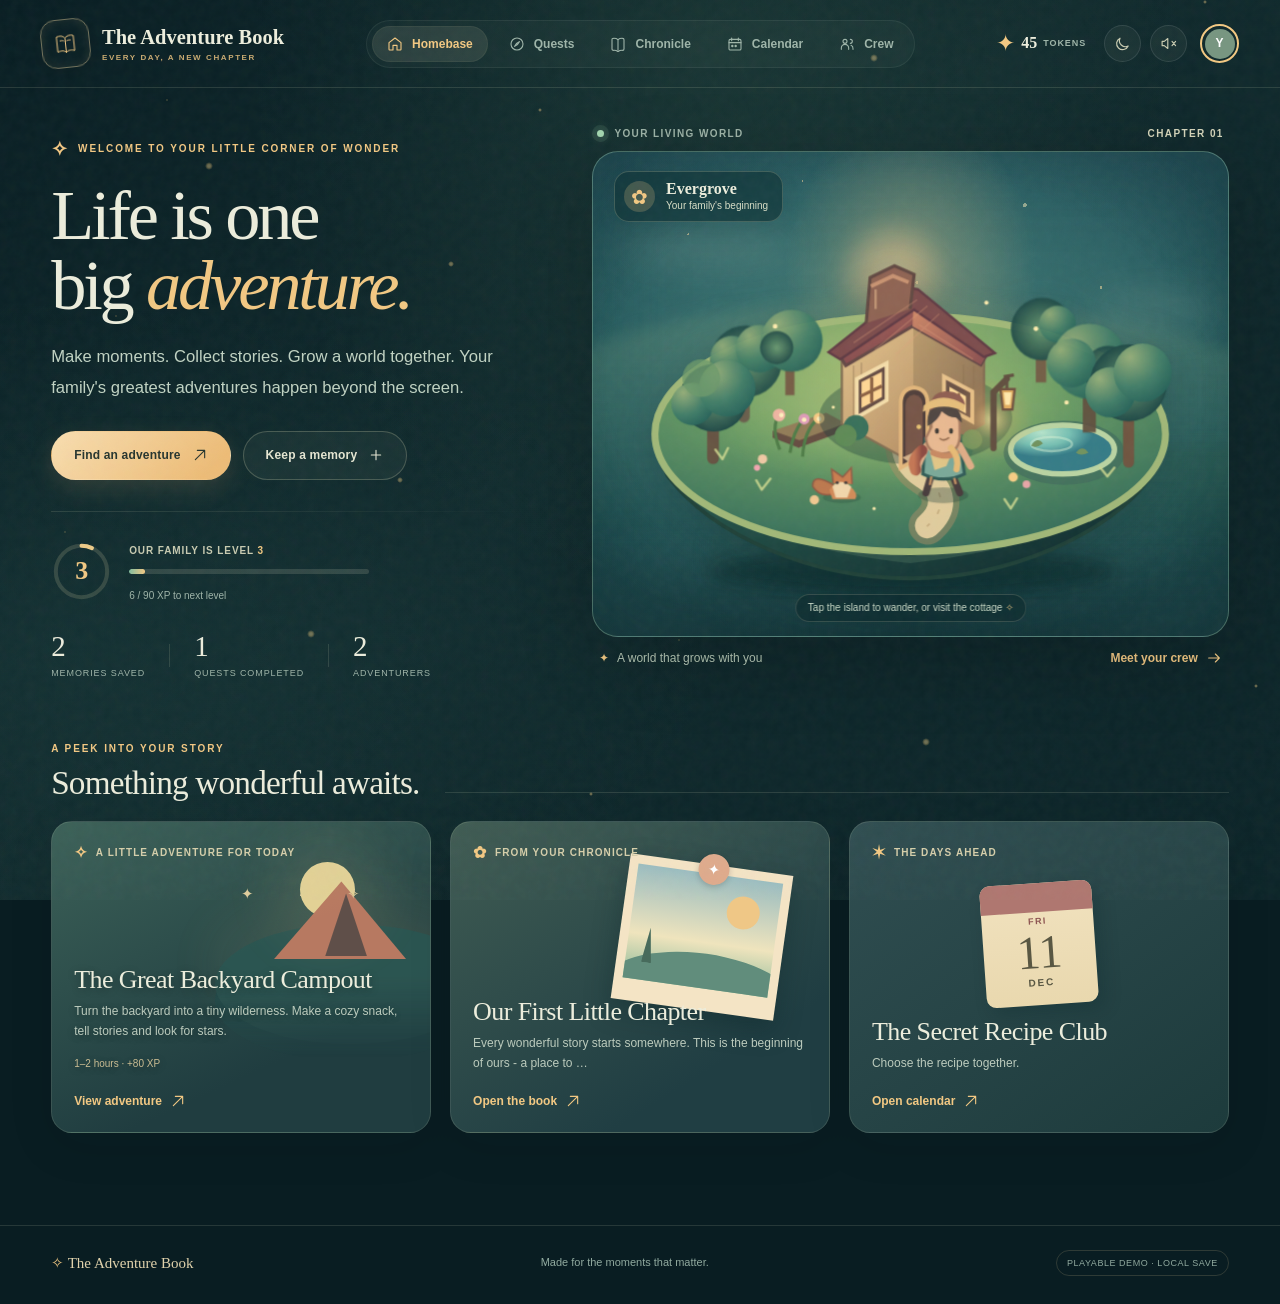
==== public/index.html @ ad0636e5 "Add Adventure Book Evergrove v0.2 playable public-source demo" ====
<!doctype html>
<html lang="en">
<head>
  <meta charset="utf-8">
  <meta name="viewport" content="width=device-width, initial-scale=1, viewport-fit=cover">
  <meta name="theme-color" content="#102628">
  <meta name="robots" content="noindex, nofollow, noarchive">
  <meta name="description" content="The Adventure Book: a cozy, living family adventure game. Turn real memories into a world of stories, quests and keepsakes.">
  <meta name="apple-mobile-web-app-capable" content="yes">
  <meta name="apple-mobile-web-app-status-bar-style" content="black-translucent">
  <meta name="apple-mobile-web-app-title" content="Adventure Book">
  <link rel="manifest" href="manifest.webmanifest">
  <link rel="icon" type="image/png" href="assets/icons/icon.svg">
  <link rel="apple-touch-icon" href="assets/icons/icon.svg">
  <link rel="stylesheet" href="assets/style.css">
  <title>The Adventure Book - Our world</title>
</head>
<body>
  <div class="site-noise" aria-hidden="true"></div>
  <div class="floating-motes" id="ambientMotes" aria-hidden="true"></div>
  <header class="topbar">
    <button class="brand" data-navigate="home" aria-label="Return to homebase">
      <span class="brand-seal" aria-hidden="true"><svg viewBox="0 0 48 48"><path d="M10 12c6-2 11-1 14 3 3-4 9-5 14-3v25c-5-2-11-2-14 2-3-4-8-4-14-2V12Z"/><path d="M24 15v24M15 19c3-.6 5-.3 7 1M26 20c2-1.3 4-1.5 7-1"/></svg></span>
      <span class="brand-type"><strong>The Adventure Book</strong><small>EVERY DAY, A NEW CHAPTER</small></span>
    </button>
    <nav class="desktop-nav" aria-label="Main navigation">
      <button class="nav-link is-selected" data-navigate="home" aria-current="page"><span data-icon="home"></span>Homebase</button>
      <button class="nav-link" data-navigate="quests"><span data-icon="compass"></span>Quests</button>
      <button class="nav-link" data-navigate="chronicle"><span data-icon="book"></span>Chronicle</button>
      <button class="nav-link" data-navigate="calendar"><span data-icon="calendar"></span>Calendar</button>
      <button class="nav-link" data-navigate="crew"><span data-icon="users"></span>Crew</button>
    </nav>
    <div class="top-actions">
      <div class="top-currency" title="Adventure Tokens"><span class="token-icon">✦</span><strong id="headerTokens">45</strong><span class="token-label">TOKENS</span></div>
      <button class="icon-button tone-button" id="themeToggle" title="Change day and night" aria-label="Toggle day and night"><span data-icon="moon"></span></button>
      <button class="icon-button sound-button" id="soundToggle" title="Toggle sound effects" aria-label="Turn sound on"><span data-icon="volume-off"></span></button>
      <button class="header-profile" data-navigate="crew" title="View adventurers"><span class="mini-avatar avatar-moss">A</span></button>
    </div>
  </header>

  <main class="app-shell" id="mainContent">
    <section class="view is-active" id="view-home" aria-label="Homebase">
      <div class="home-layout">
        <div class="hero-copy">
          <div class="eyebrow"><span class="eyebrow-star">✧</span> WELCOME TO YOUR LITTLE CORNER OF WONDER</div>
          <h1>Life is one big <em>adventure.</em></h1>
          <p class="hero-lede">Make moments. Collect stories. Grow a world together. Your family's greatest adventures happen beyond the screen.</p>
          <div class="hero-actions">
            <button class="button button-primary" data-navigate="quests">Find an adventure <span data-icon="arrow-up-right"></span></button>
            <button class="button button-soft" data-modal="memory">Keep a memory <span data-icon="plus"></span></button>
          </div>
          <div class="hero-divider"></div>
          <div class="progress-summary">
            <div class="progress-orbit"><svg viewBox="0 0 76 76" aria-hidden="true"><circle cx="38" cy="38" r="32" class="orbit-track"/><circle cx="38" cy="38" r="32" class="orbit-progress" id="homeProgressArc" stroke-dasharray="201 201"/></svg><span id="homeLevel">3</span></div>
            <div class="progress-copy"><span class="progress-caption">OUR FAMILY IS LEVEL <strong id="familyLevelInline">3</strong></span><div class="progress-track"><span id="familyProgressBar"></span></div><small id="levelProgressText">180 / 300 XP to next level</small></div>
          </div>
          <div class="hero-stats">
            <div><strong id="homeMemories">2</strong><small>MEMORIES SAVED</small></div>
            <i aria-hidden="true"></i>
            <div><strong id="homeQuestCount">1</strong><small>QUESTS COMPLETED</small></div>
            <i aria-hidden="true"></i>
            <div><strong id="homeMemberCount">2</strong><small>ADVENTURERS</small></div>
          </div>
        </div>

        <div class="home-world">
          <div class="world-heading"><div><span class="online-pulse"></span> YOUR LIVING WORLD</div><span>CHAPTER <span id="worldChapter">01</span></span></div>
          <div class="world-stage" id="worldStage" aria-label="Animated storybook island homebase; cottage, character and forest are interactive">
            <div class="sky-glow"></div><div class="stars-night"></div>
            <div class="cloud cloud-one"></div><div class="cloud cloud-two"></div>
            <div class="scene-hills hills-back"></div><div class="scene-hills hills-mid"></div>
            <svg id="worldArt" viewBox="0 0 840 630" role="img" aria-labelledby="worldTitle" xmlns="http://www.w3.org/2000/svg">
              <title id="worldTitle">Animated miniature family world with a cottage, trees, garden, lantern, and adventurer</title>
              <defs>
                <linearGradient id="earthSide" x1="0" x2=".8" y1="0" y2="1"><stop stop-color="#436c57"/><stop offset=".54" stop-color="#224f46"/><stop offset="1" stop-color="#122e30"/></linearGradient>
                <radialGradient id="grassTop" cx=".44" cy=".2" r=".8"><stop stop-color="#a6be75"/><stop offset=".48" stop-color="#699b64"/><stop offset="1" stop-color="#366e5b"/></radialGradient>
                <radialGradient id="grassGlow"><stop stop-color="#cbd08a" stop-opacity=".6"/><stop offset="1" stop-color="#9abc6a" stop-opacity="0"/></radialGradient>
                <linearGradient id="wallFront" x1="0" y1="0" x2="1" y2="1"><stop stop-color="#e8c991"/><stop offset=".7" stop-color="#b99368"/><stop offset="1" stop-color="#91734f"/></linearGradient>
                <linearGradient id="wallSide" x1="0" y1="0" x2="1" y2="1"><stop stop-color="#b59768"/><stop offset="1" stop-color="#735d4b"/></linearGradient>
                <linearGradient id="roofFront" x1="0" y1="0" x2="1" y2="1"><stop stop-color="#b36b5d"/><stop offset=".5" stop-color="#894f50"/><stop offset="1" stop-color="#623f47"/></linearGradient>
                <linearGradient id="roofSide" x1="0" y1="0" x2="1" y2="1"><stop stop-color="#d08a69"/><stop offset="1" stop-color="#8a4e50"/></linearGradient>
                <radialGradient id="treeCanopy" cx=".28" cy=".23" r=".92"><stop stop-color="#95ae79"/><stop offset=".56" stop-color="#447f69"/><stop offset="1" stop-color="#225e57"/></radialGradient>
                <radialGradient id="treeCanopyDark"><stop stop-color="#6a9872"/><stop offset="1" stop-color="#214b48"/></radialGradient>
                <radialGradient id="pond" cx=".3" cy=".15"><stop stop-color="#b6e4cb"/><stop offset=".55" stop-color="#76bfb2"/><stop offset="1" stop-color="#367c87"/></radialGradient>
                <radialGradient id="lanternGlow"><stop stop-color="#ffe6a1" stop-opacity=".77"/><stop offset=".45" stop-color="#eab46b" stop-opacity=".21"/><stop offset="1" stop-color="#eab46b" stop-opacity="0"/></radialGradient>
                <linearGradient id="cape" x1="0" x2="1"><stop stop-color="#c47755"/><stop offset="1" stop-color="#8d4b43"/></linearGradient>
                <filter id="worldSoftGlow" x="-100%" y="-100%" width="300%" height="300%"><feGaussianBlur stdDeviation="8"/></filter>
                <filter id="shadowBlur"><feGaussianBlur stdDeviation="10"/></filter>
              </defs>
              <g class="scene-floating">
                <ellipse cx="423" cy="542" rx="258" ry="29" fill="#051c1f" opacity=".38" filter="url(#shadowBlur)"/>
                <path d="M94 375 C121 285 289 227 419 231 C574 230 716 290 744 376 L727 420 C676 494 546 551 420 551 C294 551 168 496 111 420Z" fill="url(#earthSide)" stroke="#204239" stroke-width="5"/>
                <path d="M105 408 C173 480 298 514 420 527 C544 513 671 478 734 410" fill="none" stroke="#33574c" stroke-width="9" opacity=".8"/>
                <path d="M122 431 C238 500 357 519 420 519 C493 519 611 494 724 431" fill="none" stroke="#a4a66f" stroke-width="2" stroke-dasharray="3 17" opacity=".45"/>
                <ellipse cx="420" cy="367" rx="325" ry="150" fill="url(#grassTop)" stroke="#a1b878" stroke-width="9"/>
                <ellipse cx="401" cy="342" rx="255" ry="95" fill="url(#grassGlow)"/>
                <ellipse cx="420" cy="377" rx="312" ry="140" fill="transparent" class="walkable-area scene-clickable" data-world-action="trail" tabindex="0" role="button" aria-label="Move adventurer around the island"/>
                <path d="M440 338 C408 358 400 397 437 421 C463 437 467 462 442 484" fill="none" stroke="#b18e66" stroke-width="48" stroke-linecap="round" opacity=".45"/>
                <path d="M440 338 C408 358 400 397 437 421 C463 437 467 462 442 484" fill="none" stroke="#efd6a5" stroke-width="32" stroke-linecap="round" opacity=".88"/>
                <path d="M440 338 C408 358 400 397 437 421 C463 437 467 462 442 484" fill="none" stroke="#c3ab7d" stroke-width="2.5" stroke-dasharray="4 18" stroke-linecap="round" opacity=".8"/>
                <!-- pond -->
                <g class="world-pond scene-clickable" data-world-action="pond" role="button" tabindex="0" aria-label="Visit the pond">
                  <ellipse cx="616" cy="391" rx="77" ry="41" fill="#426d5d" opacity=".7"/>
                  <ellipse cx="614" cy="387" rx="66" ry="31" fill="url(#pond)" stroke="#bad4a2" stroke-width="7"/>
                  <ellipse cx="600" cy="380" rx="26" ry="9" fill="none" stroke="#dcf4d7" stroke-width="3" opacity=".44" class="pond-ripple"/>
                  <path d="M631 391q8-11 16 0q-10 5-16 0 M574 382q8-12 15-3q-9 7-15 3" fill="#72935f"/>
                </g>
                <!-- back forest -->
                <g class="trees-back" opacity=".94">
                  <g transform="translate(211 302) scale(.95)"><path d="M-3 45v-54" stroke="#6b5c4c" stroke-width="16" stroke-linecap="round"/><circle cx="0" cy="-29" r="48" fill="url(#treeCanopyDark)"/><circle cx="-19" cy="-34" r="29" fill="url(#treeCanopy)"/><circle cx="18" cy="-46" r="32" fill="url(#treeCanopy)"/></g>
                  <g transform="translate(269 276) scale(.73)"><path d="M-3 57v-67" stroke="#765944" stroke-width="16"/><circle cx="0" cy="-38" r="54" fill="url(#treeCanopy)"/><circle cx="-26" cy="-26" r="29" fill="url(#treeCanopyDark)"/></g>
                  <g transform="translate(588 260) scale(.78)"><path d="M-2 53v-59" stroke="#755b46" stroke-width="17"/><circle cx="0" cy="-34" r="51" fill="url(#treeCanopyDark)"/><circle cx="25" cy="-42" r="30" fill="url(#treeCanopy)"/></g>
                  <g transform="translate(648 312) scale(1.04)"><path d="M0 51v-60" stroke="#62513f" stroke-width="16"/><circle cx="0" cy="-36" r="46" fill="url(#treeCanopy)"/><circle cx="23" cy="-25" r="30" fill="url(#treeCanopyDark)"/><circle cx="-22" cy="-34" r="30" fill="url(#treeCanopy)"/></g>
                </g>
                <!-- wooden dock / garden -->
                <path d="M245 363 L313 340 L348 359 L279 384Z" fill="#927c58"/><path d="M245 363v9l34 13v-1l69-25v-9l-69 25Z" fill="#664e42"/>
                <g class="garden">
                  <path d="M254 387q-12-30 0-46M267 391q4-27 16-41M283 396q2-34 20-49" stroke="#507d48" fill="none" stroke-width="4"/>
                  <circle cx="253" cy="343" r="8" fill="#f1b5a3"/><circle cx="285" cy="348" r="7" fill="#df9cba"/><circle cx="304" cy="347" r="7" fill="#f8cb84"/>
                  <circle cx="256" cy="343" r="3" fill="#fff1bf"/><circle cx="285" cy="349" r="3" fill="#fff1bf"/><circle cx="304" cy="348" r="3" fill="#fff1bf"/>
                </g>
                <!-- cottage shadow -->
                <ellipse cx="427" cy="346" rx="123" ry="60" fill="#193d3b" opacity=".37"/>
                <g class="cottage scene-clickable" data-world-action="cottage" tabindex="0" role="button" aria-label="Enter the family cottage">
                  <path d="M333 258 L424 207 L514 260 L514 354 L424 404 L333 354Z" fill="url(#wallFront)" stroke="#836f53" stroke-width="3"/>
                  <path d="M424 207 L514 260 L514 354 L424 404Z" fill="url(#wallSide)" opacity=".72"/>
                  <path d="M333 270L424 222L514 271" fill="none" stroke="#f5dca2" stroke-width="8" opacity=".7"/>
                  <path d="M329 265L424 206L518 265L510 279L423 230L338 280Z" fill="url(#roofFront)" stroke="#654a47" stroke-width="4"/>
                  <path d="M424 206L518 265L510 279L423 230Z" fill="url(#roofSide)"/>
                  <path d="M316 263L419 181L430 183L528 264L514 269L425 209L331 272Z" fill="#7d4d4d" stroke="#613c45" stroke-width="3"/>
                  <path d="M364 226l5-58 31-15 25 11-5 44" fill="#8f6453" stroke="#624943" stroke-width="4"/>
                  <path d="M370 179l28-13 20 8" fill="none" stroke="#c99473" stroke-width="5"/>
                  <path d="M376 183v25" stroke="#d7ac85" stroke-width="3" opacity=".7"/>
                  <path d="M348 280v67M358 276v77M488 279v69M501 280v68" stroke="#8b7052" stroke-width="2" opacity=".4"/>
                  <!-- window -->
                  <path d="M352 297l38-20v47l-38 22Z" fill="#664d44" stroke="#f5deaa" stroke-width="5"/><path d="M358 301l26-13v32l-26 14Z" fill="#ffd795"/><path d="M371 295v32M357 319l27-13" stroke="#8c6143" stroke-width="4"/>
                  <path d="M463 294l36 19v38l-36-20Z" fill="#6b5246" stroke="#e9c38c" stroke-width="5"/><path d="M470 307l21 12v22l-21-12Z" fill="#ffdc9b"/><path d="M482 315v20" stroke="#8c6143" stroke-width="3"/>
                  <!-- door -->
                  <path d="M408 328q0-18 17-20q17 2 17 19v64l-34 19Z" fill="#503f3b" stroke="#e3b77c" stroke-width="5"/>
                  <path d="M414 331q0-12 11-14q11 2 11 14v57l-22 12Z" fill="#775648"/>
                  <circle cx="431" cy="358" r="3" fill="#e7c273"/>
                  <!-- roof shingles -->
                  <path d="M348 251l81-55M375 260l67-56M402 266l55-52M431 228l69 44" stroke="#e1a27e" stroke-width="2" opacity=".3"/>
                  <!-- porch greenery -->
                  <g><circle cx="351" cy="359" r="16" fill="#39715b"/><circle cx="338" cy="369" r="14" fill="#5f8b57"/><circle cx="482" cy="385" r="18" fill="#477555"/><circle cx="499" cy="374" r="13" fill="#70935d"/></g>
                  <path d="M410 397L435 386L474 410L449 424Z" fill="#d6b38b"/>
                </g>
                <!-- front trees -->
                <g class="tree-sway"><path d="M169 398v-70" stroke="#675443" stroke-width="15" stroke-linecap="round"/><circle cx="170" cy="321" r="43" fill="url(#treeCanopyDark)"/><circle cx="143" cy="329" r="27" fill="url(#treeCanopy)"/><circle cx="187" cy="309" r="36" fill="url(#treeCanopy)"/><circle cx="154" cy="296" r="24" fill="#6d9a6c" opacity=".8"/></g>
                <g class="tree-sway tree-sway-alt"><path d="M698 403v-79" stroke="#705641" stroke-width="14" stroke-linecap="round"/><circle cx="698" cy="302" r="49" fill="url(#treeCanopyDark)"/><circle cx="675" cy="314" r="32" fill="url(#treeCanopy)"/><circle cx="716" cy="289" r="37" fill="url(#treeCanopy)"/></g>
                <!-- grasses and flowers -->
                <g fill="none" stroke="#d3dc92" stroke-width="3" stroke-linecap="round" opacity=".85">
                  <path d="M181 399l-9-12m9 12l7-14M231 438l-7-12m7 12l11-14M548 462l-8-12m8 12l8-13M671 421l-9-11m9 11l9-11"/>
                </g>
                <g class="flower-dance"><circle cx="232" cy="399" r="6" fill="#efc9a4"/><circle cx="225" cy="410" r="4" fill="#f2a6b0"/><circle cx="551" cy="422" r="6" fill="#f6ce86"/><circle cx="568" cy="431" r="5" fill="#e8a6a7"/><circle cx="298" cy="451" r="6" fill="#f0c891"/></g>
                <!-- lantern post -->
                <g class="scene-clickable lantern" data-world-action="lantern" tabindex="0" role="button" aria-label="Light the lantern">
                  <ellipse cx="524" cy="349" rx="54" ry="54" fill="url(#lanternGlow)" class="lamp-aura"/>
                  <path d="M526 385v-71l17-17" stroke="#624f40" stroke-width="8" fill="none" stroke-linecap="round"/>
                  <path d="M539 294l13-2M543 295v15" stroke="#624f40" stroke-width="4"/>
                  <path d="M535 310h18l-3 26h-12Z" fill="#e3af61" stroke="#6f5140" stroke-width="3"/>
                  <path d="M539 314h10l-2 16h-6Z" fill="#ffe8ab" class="lantern-flame"/>
                </g>
                <!-- explorer -->
                <g id="characterMover" class="character-mover">
                <g class="adventurer scene-clickable" id="worldCharacter" data-world-action="character" tabindex="0" role="button" aria-label="Open adventurer profile" transform="translate(462 438)">
                  <ellipse cx="0" cy="7" rx="32" ry="10" fill="#27473e" opacity=".35"/>
                  <g class="character-idle">
                    <path d="M-14-23l-8 27" stroke="#493d3d" stroke-width="9" stroke-linecap="round" class="character-feet left-foot"/><path d="M10-23l11 27" stroke="#493d3d" stroke-width="9" stroke-linecap="round" class="character-feet right-foot"/>
                    <path d="M-23-65q23-11 44 0l6 45q-26 13-53 0Z" fill="#5b877c" stroke="#315c56" stroke-width="4" class="character-coat"/>
                    <path d="M-21-56l-12 27M21-56l14 26" stroke="#e0ad87" stroke-width="9" stroke-linecap="round"/>
                    <path d="M-27-50Q-41-38-35-25" stroke="url(#cape)" stroke-width="14" fill="none" stroke-linecap="round" class="character-arm"/>
                    <path d="M-19-56l8 31 15-5 10-24" fill="#e9c885" opacity=".93"/>
                    <path d="M-15-80Q-18-104 0-107Q22-108 21-78v12q-2 20-22 20q-20-1-21-20Z" fill="#e9b991" stroke="#a77b60" stroke-width="3"/>
                    <path d="M-20-81q-2-27 19-30q22-1 25 26l-8-7q-10 0-18-8q-4 12-18 19" fill="#514742" class="character-hair"/>
                    <path d="M-16-101q-2-22 18-24q22-1 26 17l-8 6q-18-13-36 1Z" fill="#8f5e51"/>
                    <path d="M-25-107q23-20 53-1l-2 8q-26-12-52 1Z" fill="#e6be7b"/>
                    <g class="character-eyes"><ellipse cx="-8" cy="-75" rx="2.5" ry="3.5" fill="#3d3935"/><ellipse cx="10" cy="-75" rx="2.5" ry="3.5" fill="#3d3935"/></g>
                    <path d="M-4-65q5 4 11-1" stroke="#93694c" stroke-width="2" stroke-linecap="round" fill="none"/>
                    <path d="M-13-47q18 8 30 0" stroke="#c88b63" stroke-width="7" stroke-linecap="round" fill="none"/>
                    <path d="M10-53q11 12 7 27" stroke="#e7bb76" stroke-width="8" stroke-linecap="round" fill="none"/>
                    <path d="M-15-17l-2 11M14-15l2 8" stroke="#c99566" stroke-width="3"/>
                  </g>
                </g>
                </g>
                <!-- playful fox -->
                <g class="fox-idle" transform="translate(333 446)">
                  <ellipse cy="2" rx="24" ry="7" fill="#274539" opacity=".28"/>
                  <path d="M-9-13q-29-18-28 1q9 15 29 9" fill="#bd794f" stroke="#945a44" stroke-width="2" class="fox-tail"/>
                  <path d="M-16-8q13-16 26-5q12 10 7 17h-29Z" fill="#d38c59"/>
                  <path d="M-11-16l-2-18 14 10 11-12 1 21" fill="#ca7e50" stroke="#945c47" stroke-width="2"/>
                  <path d="M-12-12q9-12 24 0l-5 14h-15Z" fill="#f1d7ac"/>
                  <circle cx="-6" cy="-17" r="2" fill="#423c3b"/><circle cx="5" cy="-17" r="2" fill="#423c3b"/>
                </g>
                <!-- a garden appears when the family reaches level 4 -->
                <g class="unlock-garden scene-clickable" data-world-action="garden" role="button" tabindex="0" aria-label="Visit the unlocked story garden">
                  <ellipse cx="283" cy="383" rx="41" ry="22" fill="#406b51" opacity=".65"/>
                  <path d="M251 386v-26m18 35v-28m18 31v-29m18 22v-29M244 363q35 11 68-4" stroke="#a28b66" stroke-width="6" stroke-linecap="round" fill="none"/>
                  <path d="M258 380v-22m22 23v-30m22 26v-20" stroke="#477a51" stroke-width="4" stroke-linecap="round"/>
                  <circle cx="258" cy="356" r="7" fill="#e5ac9d"/><circle cx="279" cy="348" r="7" fill="#f6d496"/><circle cx="302" cy="354" r="7" fill="#d9a5be"/>
                  <circle cx="258" cy="356" r="2" fill="#fbedc3"/><circle cx="279" cy="348" r="2" fill="#fbedc3"/><circle cx="302" cy="354" r="2" fill="#fbedc3"/>
                </g>
                <!-- flying particles -->
                <g class="world-fireflies" fill="#ffedaf">
                  <circle cx="248" cy="230" r="3" class="firefly f1"/><circle cx="580" cy="233" r="3" class="firefly f2"/><circle cx="619" cy="327" r="2.8" class="firefly f3"/><circle cx="322" cy="333" r="2" class="firefly f4"/><circle cx="517" cy="200" r="2.6" class="firefly f5"/><circle cx="374" cy="462" r="2" class="firefly f6"/>
                </g>
              </g>
            </svg>
            <div class="world-badge"><span class="world-badge-icon">✿</span><span><strong>Evergrove</strong><small>Your family's beginning</small></span></div>
            <div class="world-help">Tap the island to wander, or visit the cottage <span>✧</span></div>
          </div>
          <div class="world-footer"><span><span class="tiny-sun">✦</span> A world that grows with you</span><button class="text-button" data-navigate="crew">Meet your crew <span data-icon="arrow-right"></span></button></div>
        </div>
      </div>
      <div class="section-intro"><div><div class="eyebrow">A PEEK INTO YOUR STORY</div><h2>Something wonderful awaits.</h2></div><span class="section-rule"></span></div>
      <div class="home-panels">
        <article class="dashboard-card featured-quest-card"><div class="card-overline"><span class="card-overline-glyph">✧</span> A LITTLE ADVENTURE FOR TODAY</div><div class="quest-spot-illustration" aria-hidden="true"><div class="illustration-moon"></div><div class="illustration-tent"><span></span></div><div class="illustration-stars">✦ &nbsp; · &nbsp; ✧</div></div><div class="dashboard-card-content"><h3 id="featuredQuestTitle">The Great Backyard Campout</h3><p id="featuredQuestDesc">A few blankets, some stories and a sky full of possibilities.</p><div class="mini-meta" id="featuredQuestMeta">1–2 hours <span>·</span> +80 XP</div><button class="card-action" id="featuredQuestAction">View adventure <span data-icon="arrow-up-right"></span></button></div></article>
        <article class="dashboard-card memory-preview-card"><div class="card-overline"><span class="card-overline-glyph">✿</span> FROM YOUR CHRONICLE</div><div class="memory-postcard"><div class="memory-postcard-image"><div class="paper-sky"></div><div class="paper-hill"></div><div class="paper-sun"></div><div class="paper-trees"></div></div><span class="postcard-sticker">✦</span></div><div class="dashboard-card-content"><h3 id="featuredMemoryTitle">Our first little chapter</h3><p id="featuredMemoryDesc">The beginning of a story worth keeping.</p><button class="card-action" data-navigate="chronicle">Open the book <span data-icon="arrow-up-right"></span></button></div></article>
        <article class="dashboard-card coming-up-card"><div class="card-overline"><span class="card-overline-glyph">✶</span> THE DAYS AHEAD</div><div class="upcoming-calendar-tile"><span id="upcomingDay">SAT</span><strong id="upcomingDate">17</strong><small id="upcomingMonth">OCT</small></div><div class="dashboard-card-content"><h3 id="upcomingTitle">A day for making memories</h3><p id="upcomingDesc">Start by putting something lovely on your calendar.</p><button class="card-action" data-navigate="calendar">Open calendar <span data-icon="arrow-up-right"></span></button></div></article>
      </div>
    </section>

    <section class="view" id="view-quests" aria-label="Adventure quests" hidden>
      <div class="page-topline"><div><div class="eyebrow">YOUR ADVENTURE BOARD</div><h1 class="section-title">Go make a <em>story.</em></h1><p>Little quests, big memories. Pick something to do together in real life.</p></div><button class="button button-primary" data-modal="quest"><span data-icon="plus"></span> Make a quest</button></div>
      <div class="quest-toolbar"><div class="tab-filters" id="questFilters" role="group" aria-label="Filter quests"><button class="filter-chip is-active" data-filter="all">All quests</button><button class="filter-chip" data-filter="ready">Ready</button><button class="filter-chip" data-filter="planned">Planned</button><button class="filter-chip" data-filter="completed">Completed</button></div><span class="quest-toolbar-note"><span data-icon="sparkles"></span> Every adventure counts</span></div>
      <div class="quest-grid" id="questGrid"></div>
      <div class="empty-state" id="questEmpty" hidden><span>✦</span><h3>Nothing here just yet.</h3><p>Try another filter or add an adventure of your own.</p></div>
    </section>

    <section class="view" id="view-chronicle" aria-label="Family Chronicle" hidden>
      <div class="page-topline"><div><div class="eyebrow">THE CHRONICLE · VOLUME ONE</div><h1 class="section-title">Moments worth <em>keeping.</em></h1><p>A living storybook made from days you never want to forget.</p></div><button class="button button-primary" data-modal="memory"><span data-icon="plus"></span> Add a memory</button></div>
      <div class="chronicle-wrapper"><div class="book-binding"></div><div class="chronicle-book"><div class="book-page left-book-page"><div class="page-top-decoration">✧ &nbsp; OUR FAMILY CHRONICLE &nbsp; ✧</div><span class="book-vol">VOLUME I · THE BEGINNING</span><h2 id="bookMemoryTitle">Our first little chapter</h2><div class="hand-drawn-line"></div><div class="book-picture" id="bookPicture"><div class="book-picture-scene"><div class="memory-scene-sun"></div><div class="memory-scene-hill hill-a"></div><div class="memory-scene-hill hill-b"></div><div class="memory-scene-tree tree-a"></div><div class="memory-scene-tree tree-b"></div></div></div><div class="book-date" id="bookMemoryDate">A day worth remembering</div></div><div class="book-page right-book-page"><span class="corner-ornament">❧</span><span class="book-entry-index" id="bookEntryIndex">ENTRY 01</span><h3>And so the story goes...</h3><div class="memory-handwriting" id="bookMemoryBody">Every wonderful story starts somewhere. Ours begins with all the little moments we choose to remember.</div><div class="book-entry-footer"><span>Made with love and a little magic.</span><span class="book-heart">♡</span></div></div></div><div class="book-pagination"><button class="page-turn" id="prevMemory" aria-label="Previous memory"><span data-icon="chevron-left"></span></button><span id="bookPageCounter">01 / 02</span><button class="page-turn" id="nextMemory" aria-label="Next memory"><span data-icon="chevron-right"></span></button></div></div>
      <div class="chronicle-lower-heading"><div><div class="eyebrow">THE STORY SO FAR</div><h2>Your collected moments</h2></div><span id="memoryCountLabel">2 beautiful memories</span></div><div class="memory-gallery" id="memoryGallery"></div>
    </section>

    <section class="view" id="view-calendar" aria-label="Family adventure calendar" hidden>
      <div class="page-topline"><div><div class="eyebrow">AN ADVENTURE IS ALWAYS AHEAD</div><h1 class="section-title">Make room for <em>magic.</em></h1><p>Plan the next outing, save a tradition, or surprise your crew with a quest.</p></div><button class="button button-primary" data-modal="event"><span data-icon="plus"></span> Plan something</button></div>
      <div class="calendar-layout"><div class="calendar-card"><div class="calendar-header"><div><div class="eyebrow">THE DAYS AHEAD</div><h2 id="monthTitle">October 2026</h2></div><div class="calendar-switch"><button id="calendarPrev" aria-label="Previous month"><span data-icon="chevron-left"></span></button><button id="calendarToday" class="today-button">Today</button><button id="calendarNext" aria-label="Next month"><span data-icon="chevron-right"></span></button></div></div><div class="calendar-weekdays" aria-hidden="true"><span>Sun</span><span>Mon</span><span>Tue</span><span>Wed</span><span>Thu</span><span>Fri</span><span>Sat</span></div><div class="calendar-days" id="calendarDays"></div><div class="calendar-legend"><span><i class="legend-event"></i> Adventure</span><span><i class="legend-today"></i> Today</span><span><i class="legend-selected"></i> Selected</span></div></div><aside class="calendar-side"><div class="aside-top"><div class="eyebrow">YOUR PLANS</div><h3 id="selectedDateTitle">Selected day</h3></div><div id="dayEvents" class="day-events"></div><button class="button button-soft button-full" data-modal="event"><span data-icon="plus"></span> Add a plan</button><div class="calendar-quote">“The best things in life are the people we love, the places we've been, and the memories we've made along the way.”</div></aside></div>
    </section>

    <section class="view" id="view-crew" aria-label="Family crew" hidden>
      <div class="page-topline"><div><div class="eyebrow">THE PEOPLE BEHIND THE MAGIC</div><h1 class="section-title">Meet your <em>crew.</em></h1><p>Every adventurer brings something special to the story.</p></div><button class="button button-primary" data-modal="crew"><span data-icon="plus"></span> Add adventurer</button></div>
      <div class="crew-top-panels"><div class="crew-summary-card"><span class="eyebrow">OUR STORY TOGETHER</span><h2>A little family, a lot of possibility.</h2><p>Every memory, every giggle, every wild idea adds to our shared world.</p><div class="crew-progress-track"><span id="crewProgressBar"></span></div><div class="crew-summary-footer"><span>Family level <strong id="crewLevel">3</strong></span><span id="crewXP">180 XP</span></div></div><div class="collection-card"><span class="eyebrow">THE TREASURE SHELF</span><div class="treasure-row"><span class="treasure-item" title="First steps badge">✦</span><span class="treasure-item" title="Bronze compass">✺</span><span class="treasure-item" title="Campfire keepsake">♧</span><span class="treasure-item locked-treasure" title="More treasures to find">?</span></div><p>Collect little treasures for the moments you make together.</p><span id="badgeCountLabel">2 keepsakes found</span></div></div>
      <div class="chronicle-lower-heading"><div><div class="eyebrow">EVERYONE HAS A STORY</div><h2>Your adventurers</h2></div><span>Demo profiles, ready to personalize</span></div><div class="crew-grid" id="crewGrid"></div>
      <div class="settings-panel"><div><strong>Your adventure belongs to you.</strong><p>This first playable demo saves progress only in this browser. It is not yet a shared online family account.</p></div><div class="settings-actions"><button id="exportSave" class="settings-button"><span data-icon="download"></span> Export progress</button><button id="resetSave" class="settings-button danger-button"><span data-icon="rotate-ccw"></span> Reset demo</button></div></div>
    </section>
  </main>

  <nav class="mobile-nav" aria-label="Mobile navigation"><button class="mobile-nav-link is-selected" data-navigate="home" aria-current="page"><span data-icon="home"></span><span>Home</span></button><button class="mobile-nav-link" data-navigate="quests"><span data-icon="compass"></span><span>Quests</span></button><button class="mobile-nav-link" data-navigate="chronicle"><span data-icon="book"></span><span>Book</span></button><button class="mobile-nav-link" data-navigate="calendar"><span data-icon="calendar"></span><span>Calendar</span></button><button class="mobile-nav-link" data-navigate="crew"><span data-icon="users"></span><span>Crew</span></button></nav>

  <footer class="site-footer"><span><span>✧</span> The Adventure Book</span><span>Made for the moments that matter.</span><span class="demo-pill">PLAYABLE DEMO · LOCAL SAVE</span></footer>

  <div class="modal-backdrop" id="modalBackdrop" hidden><div class="modal-window" role="dialog" aria-modal="true" aria-labelledby="modalTitle"><button class="modal-close icon-button" id="modalClose" aria-label="Close dialog"><span data-icon="x"></span></button><div id="modalContent"></div></div></div>
  <div class="toast-region" id="toastRegion" role="status" aria-live="polite"></div>
  <div class="reward-layer" id="rewardLayer" aria-hidden="true"></div>
  <script src="assets/app.js" defer></script>
</body>
</html>
---- public/assets/style.css ----
/* THE ADVENTURE BOOK - Storybook visual system, version 0.1 */
:root {
  --ink: #eceddc; --muted: #9fb5a9; --muted-light: #c8cbb1;
  --deep: #091d22; --dark: #10292d; --card: #193637; --card-high: #20403d;
  --line: rgba(221,226,190,.14); --gold: #f2c883; --gold-dark: #c58e53;
  --mint: #bbd8b6; --mint-deep: #79a78f; --coral: #dc9b84;
  --paper: #f5e8c7; --paper-ink: #4f5044; --paper-soft: #ead9b1;
  --serif: 'Iowan Old Style','Baskerville','Palatino Linotype',Georgia,serif;
  --sans: -apple-system, BlinkMacSystemFont,'Segoe UI',sans-serif;
  --ease: cubic-bezier(.22,1,.36,1);
}
*{box-sizing:border-box}
html{scroll-behavior:smooth}
body{margin:0;min-width:320px;background:var(--deep);color:var(--ink);font-family:var(--sans);font-size:15px;line-height:1.6;overflow-x:hidden;}
body::before{content:"";position:fixed;inset:0;pointer-events:none;z-index:-1;background:radial-gradient(ellipse at 56% 6%,rgba(64,109,88,.2),transparent 46%),radial-gradient(ellipse at 4% 72%,rgba(40,85,81,.22),transparent 38%),linear-gradient(140deg,#091e23,#10292c 46%,#0c2428)}
.site-noise{position:fixed;inset:0;pointer-events:none;z-index:20;opacity:.12;background-image:url("data:image/svg+xml,%3Csvg viewBox='0 0 180 180' xmlns='http://www.w3.org/2000/svg'%3E%3Cfilter id='n'%3E%3CfeTurbulence type='fractalNoise' baseFrequency='.52' numOctaves='3' stitchTiles='stitch'/%3E%3C/filter%3E%3Crect width='100%25' height='100%25' filter='url(%23n)' opacity='.33'/%3E%3C/svg%3E")}
button,input,textarea,select{font:inherit}button{cursor:pointer}button:disabled{cursor:not-allowed;opacity:.42}a,button{-webkit-tap-highlight-color:transparent}
:focus-visible{outline:2px solid var(--gold);outline-offset:4px}
[hidden]{display:none!important}
svg{display:block}
.topbar{min-height:88px;max-width:1590px;margin:0 auto;padding:16px clamp(18px,3.2vw,52px);display:flex;align-items:center;justify-content:space-between;gap:24px;position:relative;z-index:25;border-bottom:1px solid var(--line)}
.brand{background:none;border:0;display:flex;align-items:center;gap:12px;color:var(--ink);text-align:left;padding:0;flex-shrink:0}
.brand-seal{width:49px;height:49px;border:1px solid rgba(237,210,158,.45);border-radius:15px;display:grid;place-items:center;transform:rotate(-6deg);box-shadow:0 3px 20px rgba(0,0,0,.13),inset 0 0 12px rgba(238,197,129,.1)}
.brand-seal svg{width:29px;height:29px;fill:none;stroke:var(--gold);stroke-width:1.6;stroke-linejoin:round}
.brand-type{display:flex;flex-direction:column;gap:0;white-space:nowrap}
.brand-type strong{font:700 clamp(17px,1.6vw,21px)/1.3 var(--serif);letter-spacing:.002em}
.brand-type small{font:600 8px/1.3 var(--sans);letter-spacing:.2em;color:var(--gold);opacity:.82;margin-top:2px}
.desktop-nav{display:flex;align-items:center;gap:6px;background:rgba(219,241,206,.032);border:1px solid rgba(238,242,217,.065);border-radius:50px;padding:5px}
.nav-link{background:transparent;border:0;padding:10px 15px;border-radius:40px;color:var(--muted);display:flex;gap:9px;align-items:center;font:600 12px/1 var(--sans);transition:background .28s,color .28s,transform .28s}
.nav-link svg{width:16px;height:16px}.nav-link:hover{color:var(--ink);transform:translateY(-2px)}
.nav-link.is-selected{background:rgba(235,227,190,.1);color:var(--gold);box-shadow:inset 0 0 0 1px rgba(231,213,168,.06)}
.top-actions{display:flex;align-items:center;gap:9px;flex-shrink:0}.top-currency{display:flex;align-items:center;gap:6px;margin-right:9px;white-space:nowrap}.top-currency strong{font:700 16px var(--serif)}.token-label{font:700 9px var(--sans);letter-spacing:.1em;color:var(--muted)}.token-icon{font-size:23px;color:var(--gold);animation:slow-spin 14s linear infinite}
.icon-button{border:1px solid rgba(255,255,255,.10);background:rgba(236,242,214,.045);color:var(--muted-light);border-radius:50%;width:37px;height:37px;display:grid;place-items:center;transition:background .22s,transform .22s,border-color .22s}
.icon-button:hover{background:rgba(236,242,214,.11);border-color:rgba(255,255,255,.25);transform:translateY(-2px)}.icon-button svg{width:17px;height:17px}
.header-profile{border:2px solid var(--gold);background:none;border-radius:50%;width:39px;height:39px;padding:2px;display:grid;place-items:center;margin-left:4px}
.mini-avatar{display:grid;place-items:center;width:30px;height:30px;border-radius:50%;font-size:12px;font-weight:700;color:#fff}.avatar-moss{background:#789681}.avatar-coral{background:#bb7d79}.avatar-lavender{background:#967ea8}.avatar-blue{background:#6c9aab}.avatar-gold{background:#c49b5d}
.app-shell{max-width:1530px;margin:auto;padding:0 clamp(20px,4vw,62px) 92px;position:relative;z-index:2;min-height:calc(100dvh - 165px)}
.view{animation:view-in .55s var(--ease) both}.view:not(.is-active){display:none}
@keyframes view-in{from{opacity:0;transform:translateY(13px)}to{opacity:1;transform:translateY(0)}}
.eyebrow{display:flex;align-items:center;gap:8px;letter-spacing:.19em;color:var(--gold);font-size:10px;font-weight:700;line-height:1.5}.eyebrow-star{font-size:20px;line-height:0}.home-layout{display:grid;grid-template-columns:minmax(0,.87fr) minmax(0,1.13fr);gap:clamp(26px,4vw,66px);align-items:center;padding-top:35px}
.hero-copy{padding:18px 0 11px;min-width:0}.hero-copy h1{font:normal clamp(59px,5.5vw,95px)/.99 var(--serif);letter-spacing:-.045em;margin:25px 0 22px;max-width:630px;text-wrap:balance}
.hero-copy h1 em,.section-title em{font-weight:400;color:var(--gold);font-style:italic}
.hero-lede{color:#c1d3c3;max-width:460px;font-size:clamp(15px,1.3vw,17px);line-height:1.85;margin:0 0 27px}
.hero-actions{display:flex;gap:12px;flex-wrap:wrap}.button{display:inline-flex;align-items:center;justify-content:center;gap:11px;min-height:49px;border-radius:100px;padding:13px 22px;border:1px solid transparent;font:700 12px/1.3 var(--sans);letter-spacing:.015em;white-space:nowrap;transition:transform .25s var(--ease),box-shadow .25s,background .25s,border-color .25s}
.button:hover:not(:disabled){transform:translateY(-3px)}.button svg{width:16px;height:16px;transition:transform .2s}.button:hover svg{transform:translate(2px,-1px)}
.button-primary{color:#26352e;background:linear-gradient(135deg,#f8deb0,#edbc77 87%);box-shadow:0 8px 25px rgba(232,178,111,.15)}.button-primary:hover{box-shadow:0 12px 35px rgba(232,178,111,.26)}
.button-soft{background:rgba(233,237,206,.045);border-color:rgba(239,234,194,.22);color:#e6e7d3}.button-soft:hover{background:rgba(242,245,214,.11)}
.hero-divider{height:1px;background:linear-gradient(90deg,var(--line),transparent);margin:31px 0 25px}
.progress-summary{display:flex;align-items:center;gap:17px}.progress-orbit{width:61px;height:61px;position:relative;display:grid;place-items:center;flex-shrink:0}.progress-orbit svg{position:absolute;width:100%;height:100%;transform:rotate(-90deg)}.orbit-track{stroke:rgba(230,219,174,.17);stroke-width:5;fill:none}.orbit-progress{stroke:#ecca88;stroke-width:5;stroke-linecap:round;fill:none;transition:stroke-dasharray .6s}.progress-orbit>span{font:700 26px var(--serif);color:var(--gold)}.progress-copy{width:240px}.progress-caption{font-size:10px;color:var(--muted-light);letter-spacing:.09em;font-weight:600}.progress-caption strong{color:var(--gold)}.progress-track{height:5px;background:rgba(245,245,210,.14);border-radius:10px;overflow:hidden;margin:8px 0}.progress-track>span{height:100%;display:block;background:linear-gradient(90deg,#81bda0,#f2c883);border-radius:10px;transition:width .6s}.progress-copy small{color:var(--muted);font-size:10px}
.hero-stats{display:flex;align-items:center;gap:24px;margin-top:25px}.hero-stats>div{display:flex;flex-direction:column;gap:0}.hero-stats strong{font:normal 29px/1.1 var(--serif);color:var(--ink)}.hero-stats small{font-size:9px;letter-spacing:.10em;color:var(--muted);white-space:nowrap;margin-top:3px}.hero-stats>i{height:23px;width:1px;background:var(--line)}
.home-world{align-self:stretch;min-width:0;display:flex;flex-direction:column}.world-heading,.world-footer{display:flex;justify-content:space-between;align-items:center;gap:8px;color:var(--muted);font:700 10px var(--sans);letter-spacing:.14em}.world-heading{padding:5px 5px 12px}.world-heading>div{display:flex;align-items:center;gap:10px}.world-heading>span{color:#d8d8bd}.online-pulse{background:#a6d8b2;box-shadow:0 0 0 5px rgba(166,216,178,.1),0 0 12px rgba(166,216,178,.4);width:7px;height:7px;border-radius:50%;animation:pulse-online 3s infinite}@keyframes pulse-online{50%{box-shadow:0 0 0 9px rgba(166,216,178,.03),0 0 12px rgba(166,216,178,.6)}}
.world-stage{position:relative;isolation:isolate;height:clamp(380px,38vw,542px);overflow:hidden;border-radius:26px;background:radial-gradient(ellipse 66% 58% at 48% 45%,#578b7e 0%,#356c6c 48%,transparent 100%),linear-gradient(180deg,#28565f 0%,#1c5357 53%,#1d4447 100%);border:1px solid rgba(203,235,185,.24);box-shadow:0 20px 80px rgba(0,0,0,.18),inset 0 0 90px rgba(15,55,57,.35)}
.world-stage::before{content:"";position:absolute;inset:0;background:radial-gradient(ellipse at 50% 23%,rgba(246,205,136,.36),transparent 28%),radial-gradient(ellipse at 50% 100%,rgba(11,39,43,.5),transparent 58%);z-index:0;transition:opacity .4s}
.world-stage::after{content:"";position:absolute;inset:0;pointer-events:none;z-index:3;background:radial-gradient(ellipse 90% 82% at 49% 47%,transparent 52%,rgba(9,30,36,.43) 100%)}
.sky-glow{position:absolute;width:130px;height:130px;border-radius:50%;top:12%;left:47%;transform:translateX(-50%);background:radial-gradient(circle,#f9deb0 0,#f2c88f 22%,rgba(243,204,143,.1) 60%,transparent 73%);filter:blur(5px);opacity:.48;animation:glow-breathe 7s ease-in-out infinite alternate}.stars-night{position:absolute;inset:0;background-image:radial-gradient(1px 1px at 15% 17%,#f8d99c 100%,transparent),radial-gradient(2px 2px at 68% 11%,#e8dfb2 100%,transparent),radial-gradient(1.5px 1.5px at 80% 28%,#f8d99c 100%,transparent),radial-gradient(1px 1px at 33% 6%,#f8d99c 100%,transparent),radial-gradient(1.5px 1.5px at 51% 27%,#f8d99c 100%,transparent);opacity:.55;animation:stars-twinkle 5s ease-in-out infinite alternate}
.cloud{position:absolute;width:180px;height:36px;background:rgba(224,236,203,.12);filter:blur(18px);border-radius:50%;z-index:1}.cloud-one{top:16%;left:4%;animation:cloud-drift 28s linear infinite alternate}.cloud-two{top:29%;right:1%;width:130px;animation:cloud-drift 38s linear infinite alternate-reverse}
.scene-hills{position:absolute;bottom:22%;left:-10%;width:125%;height:47%;border-radius:45% 55% 0 0;background:linear-gradient(180deg,rgba(127,165,129,.28),rgba(20,68,67,.18));filter:blur(8px)}.hills-mid{bottom:10%;left:18%;width:105%;height:29%;border-radius:70% 20% 0 0;background:linear-gradient(180deg,rgba(42,90,74,.38),rgba(12,48,46,.05))}
.world-stage #worldArt{position:absolute;inset:0;width:100%;height:100%;overflow:visible;z-index:2;filter:drop-shadow(0 10px 22px rgba(10,32,35,.28));transition:transform .35s var(--ease);transform:translate3d(calc(var(--panX,0px)),calc(var(--panY,0px)),0) scale(1.04);transform-origin:50% 56%}
.scene-floating{animation:island-float 6.5s ease-in-out infinite;transform-origin:50% 60%}.tree-sway{animation:tree-sway 5s ease-in-out infinite;transform-origin:170px 390px}.tree-sway-alt{animation-delay:-2.4s;transform-origin:690px 390px}.flower-dance{animation:flower-dance 3.5s ease-in-out infinite}.character-idle{animation:character-bob 1.6s ease-in-out infinite;transform-origin:center bottom}.character-eyes{animation:eye-blink 6.7s infinite;transform-origin:0 -75px}.character-arm{animation:arm-wave 4.5s ease-in-out infinite;transform-origin:-25px -46px}.character-feet{animation:foot-tap 3s ease-in-out infinite;transform-origin:0 0}.fox-idle{animation:fox-bob 2s ease-in-out infinite}.fox-tail{animation:tail-wag .9s ease-in-out infinite alternate;transform-origin:-13px -7px}.pond-ripple{animation:pond-ripple 3s ease-in-out infinite;transform-origin:600px 380px}.lamp-aura{animation:glow-breathe 2.5s ease-in-out infinite alternate}.lantern-flame{animation:glow-breathe 1s ease-in-out infinite alternate}.firefly{transform-box:fill-box;transform-origin:center;animation:firefly-glow 4s ease-in-out infinite}.f2{animation-delay:-.8s}.f3{animation-delay:-2s}.f4{animation-delay:-3.1s}.f5{animation-delay:-1.5s}.f6{animation-delay:-.5s}.scene-clickable{cursor:pointer;outline:none;transition:filter .2s}.scene-clickable:hover,.scene-clickable:focus-visible{filter:drop-shadow(0 0 12px #fce6a0)}.scene-clickable:focus-visible{outline:none;filter:drop-shadow(0 0 13px #ffe4a0)}
@keyframes island-float{0%,100%{transform:translateY(3px)}50%{transform:translateY(-7px)}}@keyframes tree-sway{0%,100%{transform:rotate(0)}50%{transform:rotate(1.8deg)}}@keyframes flower-dance{50%{transform:translateY(-2px)}}@keyframes character-bob{0%,100%{transform:translateY(0) rotate(0)}50%{transform:translateY(-4px) rotate(1deg)}}@keyframes eye-blink{0%,45%,49%,100%{transform:scaleY(1)}47%{transform:scaleY(.08)}}@keyframes arm-wave{0%,67%,100%{transform:rotate(0)}76%{transform:rotate(-22deg)}84%{transform:rotate(0)}91%{transform:rotate(-13deg)}}@keyframes foot-tap{0%,100%{transform:translateY(0)}50%{transform:translateY(-2px)}}@keyframes fox-bob{50%{transform:translate(333px,441px)}}@keyframes tail-wag{to{transform:rotate(12deg)}}@keyframes pond-ripple{0%{transform:scale(.5);opacity:.1}60%{opacity:.8}100%{transform:scale(1.8);opacity:0}}@keyframes glow-breathe{to{opacity:.55;filter:brightness(1.14)}}@keyframes firefly-glow{0%,100%{opacity:.35;transform:translateY(0) scale(.6)}50%{opacity:1;transform:translateY(-17px) scale(1.8)}}@keyframes cloud-drift{from{transform:translateX(-30px)}to{transform:translateX(85px)}}@keyframes stars-twinkle{to{opacity:.9}}@keyframes slow-spin{to{transform:rotate(360deg)}}
.world-badge{position:absolute;z-index:5;top:19px;left:21px;display:flex;align-items:center;gap:11px;background:rgba(15,50,53,.65);border:1px solid rgba(237,236,193,.2);border-radius:15px;padding:8px 14px 8px 9px;box-shadow:0 6px 20px rgba(9,40,42,.08);backdrop-filter:blur(12px)}.world-badge-icon{width:31px;height:31px;border-radius:50%;display:grid;place-items:center;background:rgba(237,196,130,.22);color:var(--gold);font-size:20px}.world-badge strong{display:block;font:600 16px var(--serif)}.world-badge small{display:block;font-size:10px;color:#d9dfc8;line-height:1.5}.world-help{position:absolute;bottom:14px;left:50%;transform:translateX(-50%);white-space:nowrap;border:1px solid rgba(235,229,196,.19);border-radius:20px;background:rgba(13,42,44,.66);padding:5px 12px;color:#deecd7;font-size:10px;z-index:5;backdrop-filter:blur(12px);opacity:.9}.world-help span{color:var(--gold)}.world-footer{padding:13px 7px 0;letter-spacing:0;text-transform:none;font-size:12px;font-weight:500}.world-footer>span{color:#b6c8b6}.tiny-sun{color:var(--gold);margin-right:5px}.text-button,.card-action{border:0;background:transparent;color:var(--gold);display:inline-flex;gap:8px;align-items:center;font-size:12px;font-weight:700;padding:0}.text-button svg,.card-action svg{width:16px;height:16px;transition:transform .2s}.text-button:hover svg,.card-action:hover svg{transform:translateX(4px)}
.section-intro{display:flex;align-items:end;gap:25px;margin:50px 0 19px}.section-intro h2,.chronicle-lower-heading h2{font:normal clamp(26px,2.6vw,35px)/1.15 var(--serif);margin:8px 0 0;letter-spacing:-.025em}.section-rule{height:1px;background:var(--line);flex:1;margin-bottom:9px}
.home-panels{display:grid;grid-template-columns:repeat(3,minmax(0,1fr));gap:19px}.dashboard-card{position:relative;overflow:hidden;min-height:310px;background:linear-gradient(150deg,rgba(41,77,71,.85),rgba(20,52,56,.95));border:1px solid var(--line);border-radius:21px;padding:20px 22px;box-shadow:0 13px 45px rgba(1,16,21,.10);display:flex;flex-direction:column;transition:transform .3s,border-color .3s,box-shadow .3s}.dashboard-card:hover{transform:translateY(-5px);border-color:rgba(238,223,168,.25);box-shadow:0 18px 42px rgba(1,16,21,.24)}.card-overline{font:700 10px/1.4 var(--sans);letter-spacing:.11em;color:#d6cfab;z-index:2}.card-overline-glyph{color:var(--gold);font-size:16px;vertical-align:middle;margin-right:4px}.dashboard-card-content{position:relative;z-index:2;margin-top:auto}.dashboard-card h3{font:normal 26px/1.13 var(--serif);margin:12px 0 8px;letter-spacing:-.022em}.dashboard-card p{font-size:12px;line-height:1.65;color:#bccbbd;margin:0 0 14px;max-width:340px}.mini-meta{font-size:10px;color:#cbbd93;margin-bottom:16px}.mini-meta span{margin:0 8px}.dashboard-card .card-action{padding-bottom:1px}.featured-quest-card{background:linear-gradient(155deg,#3c6158,#203d40 71%)}.quest-spot-illustration{position:absolute;inset:0;pointer-events:none;opacity:.91}.quest-spot-illustration::before{content:"";position:absolute;width:270px;height:120px;top:102px;right:-55px;border-radius:50%;background:#2d5753;box-shadow:0 17px 0 #244c4b,0 -20px 65px rgba(240,212,146,.13)}.illustration-moon{position:absolute;width:68px;height:68px;border-radius:50%;top:45px;right:82px;background:#f4df9e;box-shadow:0 0 54px 25px rgba(236,211,149,.12)}.illustration-tent{position:absolute;right:63px;top:105px;width:145px;height:110px;background:#c67f64;clip-path:polygon(51% 0,100% 86%,0 86%);filter:drop-shadow(0 8px 0 #7b6551)}.illustration-tent::after{content:"";position:absolute;width:42px;height:63px;bottom:15px;left:51px;background:#66514a;clip-path:polygon(50% 0,100% 100%,0 100%)}.illustration-stars{position:absolute;top:60px;left:50%;color:#f3dba6;letter-spacing:8px;animation:stars-twinkle 2.5s infinite alternate}.featured-quest-card .dashboard-card-content{padding-top:60px;text-shadow:0 2px 8px rgba(1,18,21,.33)}
.memory-preview-card{background:linear-gradient(148deg,#405c53,#203e43 75%)}.memory-postcard{position:absolute;top:48px;right:45px;width:164px;height:146px;padding:9px 9px 22px;background:#f4e4c5;transform:rotate(8deg);box-shadow:0 10px 26px rgba(10,31,34,.34);animation:postcard-sway 7s ease-in-out infinite}.memory-postcard-image{position:relative;overflow:hidden;width:100%;height:100%;background:linear-gradient(#9bbdc0,#efe4bd 60%,#8dba9a)}.paper-hill{position:absolute;width:200px;height:90px;border-radius:50%;background:#618d7c;bottom:-55px;left:-20px}.paper-sun{position:absolute;right:19px;top:18px;background:#efc786;width:33px;height:33px;border-radius:50%}.paper-trees{position:absolute;bottom:18px;left:16px;width:10px;height:35px;background:#476b5c;clip-path:polygon(50% 0,100% 100%,0 100%);box-shadow:50px 5px 0 #476b5c}.postcard-sticker{position:absolute;top:-11px;left:42%;width:31px;height:31px;border-radius:50%;display:grid;place-items:center;background:#dfab8c;color:#fff;box-shadow:0 2px 6px rgba(0,0,0,.18)}@keyframes postcard-sway{50%{transform:rotate(5deg) translateY(-4px)}}.memory-preview-card .dashboard-card-content{padding-top:120px}.coming-up-card{background:linear-gradient(145deg,#304e51,#1d3b3c)}.upcoming-calendar-tile{position:absolute;top:61px;right:calc(50% - 56px);width:112px;height:122px;border-radius:10px;background:linear-gradient(#f1e2bf,#e9d8ae);box-shadow:6px 8px 18px rgba(6,30,34,.2);display:flex;align-items:center;justify-content:center;flex-direction:column;color:#595743;transform:rotate(-4deg)}.upcoming-calendar-tile::before{content:"";position:absolute;top:0;left:0;right:0;height:29px;border-radius:10px 10px 0 0;background:#af7770}.upcoming-calendar-tile span{position:relative;z-index:1;font-size:9px;letter-spacing:.15em;font-weight:800;margin-top:17px;color:#8d5552}.upcoming-calendar-tile strong{font:normal 47px/.98 var(--serif)}.upcoming-calendar-tile small{font-size:10px;font-weight:800;letter-spacing:.18em}.coming-up-card .dashboard-card-content{padding-top:132px}
.page-topline{display:flex;align-items:end;justify-content:space-between;gap:30px;margin:51px 0 30px}.section-title{font:normal clamp(44px,4.7vw,71px)/1.05 var(--serif);letter-spacing:-.042em;margin:11px 0 10px}.page-topline p{font-size:15px;color:var(--muted);margin:0;max-width:560px}.page-topline>.button{margin-bottom:8px;flex-shrink:0}
.quest-toolbar{display:flex;align-items:center;justify-content:space-between;gap:16px;margin-bottom:24px}.tab-filters{display:flex;gap:8px;flex-wrap:wrap}.filter-chip{border:1px solid rgba(238,233,208,.15);background:rgba(238,238,210,.04);color:#b9c7b7;padding:8px 17px;border-radius:50px;font-size:12px;font-weight:600;transition:background .2s,transform .2s}.filter-chip:hover{background:rgba(238,238,210,.09);transform:translateY(-2px)}.filter-chip.is-active{background:rgba(237,198,125,.16);border-color:rgba(246,200,131,.4);color:#f7d6a1}.quest-toolbar-note{display:flex;align-items:center;gap:7px;font:italic 14px var(--serif);color:#aac2ac}.quest-toolbar-note svg{width:16px;height:16px;color:var(--gold)}
.quest-grid{display:grid;grid-template-columns:repeat(3,minmax(0,1fr));gap:20px}.quest-card{background:linear-gradient(165deg,rgba(31,63,61,.92),rgba(19,46,49,.97));border:1px solid var(--line);border-radius:22px;overflow:hidden;transition:transform .25s,border-color .25s}.quest-card:hover{transform:translateY(-4px);border-color:rgba(238,217,174,.35)}.quest-art{height:160px;position:relative;isolation:isolate;overflow:hidden;background:linear-gradient(150deg,#567e72,#284b53)}.quest-art::before{content:"";position:absolute;width:205px;height:205px;border-radius:50%;background:rgba(252,227,169,.16);right:-20px;top:-87px}.quest-art::after{content:"";position:absolute;bottom:-48px;left:-32px;width:115%;height:101px;border-radius:50%;background:#436b5b;box-shadow:0 -12px 0 rgba(126,173,116,.4)}.quest-card:nth-child(3n+2) .quest-art{background:linear-gradient(140deg,#647b78,#5a6d74)}.quest-card:nth-child(3n+3) .quest-art{background:linear-gradient(140deg,#81746b,#465d5b)}.quest-symbol{position:absolute;top:35px;left:calc(50% - 42px);width:84px;height:84px;display:grid;place-items:center;font:normal 62px/1 var(--serif);color:#f9e4ba;filter:drop-shadow(0 10px 9px rgba(18,47,47,.22));z-index:1;animation:quest-symbol-bob 4s ease-in-out infinite}.quest-card:nth-child(2n) .quest-symbol{animation-delay:-1.7s}.quest-card:nth-child(3n) .quest-symbol{animation-delay:-2.7s}@keyframes quest-symbol-bob{50%{transform:translateY(-8px) rotate(5deg)}}.quest-status{position:absolute;top:13px;right:13px;z-index:3;color:#f2e4ca;background:rgba(18,47,48,.7);border:1px solid rgba(232,233,209,.18);backdrop-filter:blur(8px);border-radius:30px;font-size:10px;text-transform:capitalize;font-weight:700;letter-spacing:.04em;padding:5px 11px}.quest-content{padding:22px 23px 21px}.quest-type{font-size:10px;font-weight:700;letter-spacing:.15em;color:var(--gold);text-transform:uppercase}.quest-content h3{font:normal 28px/1.1 var(--serif);margin:8px 0 9px}.quest-content p{font-size:12px;color:#b6c5b7;line-height:1.8;margin:0 0 23px;min-height:41px}.quest-tags{display:flex;align-items:center;gap:15px;flex-wrap:wrap;border-bottom:1px solid var(--line);padding-bottom:17px;margin-bottom:17px;color:#d4d3b9;font-size:11px}.quest-tags span{display:flex;align-items:center;gap:5px}.quest-tags svg{width:14px;height:14px;color:var(--gold)}.quest-card-bottom{display:flex;align-items:center;justify-content:space-between;gap:10px}.quest-xp{font-size:12px;color:var(--gold);font-weight:800}.quest-do{background:rgba(232,198,148,.14);border:1px solid rgba(230,205,159,.27);border-radius:50px;color:#f3d6a9;padding:9px 15px;font-size:11px;font-weight:700;transition:background .2s,transform .2s}.quest-do:hover{background:rgba(232,198,148,.26);transform:translateY(-2px)}.empty-state{text-align:center;padding:65px 20px;border:1px dashed var(--line);border-radius:18px}.empty-state>span{font-size:38px;color:var(--gold)}.empty-state h3{font:normal 30px var(--serif);margin:10px 0}.empty-state p{color:var(--muted)}
.chronicle-wrapper{margin:0 auto;position:relative;max-width:1090px}.chronicle-book{border:13px solid #795a47;border-bottom-width:18px;border-radius:21px 15px 18px 21px;box-shadow:0 21px 0 -11px #392f30,0 28px 60px rgba(0,0,0,.4),inset 0 0 0 3px rgba(236,201,141,.7);display:grid;grid-template-columns:1fr 1fr;min-height:516px;position:relative;overflow:hidden;background:var(--paper)}.book-binding{position:absolute;inset:15px auto 42px 50%;width:20px;transform:translateX(-50%);box-shadow:0 0 16px rgba(27,18,18,.4);z-index:4;pointer-events:none}.book-page{position:relative;color:var(--paper-ink);padding:clamp(24px,4vw,43px) clamp(22px,4.2vw,55px);background:repeating-linear-gradient(0deg,transparent 0,transparent 28px,rgba(137,119,88,.055) 29px),linear-gradient(125deg,#f9edce,#eadbb8)}.left-book-page{box-shadow:inset -13px 0 27px rgba(92,78,57,.19)}.right-book-page{box-shadow:inset 13px 0 25px rgba(92,78,57,.16);background:repeating-linear-gradient(0deg,transparent 0,transparent 30px,rgba(137,119,88,.046) 31px),linear-gradient(135deg,#f1e2c1,#faeed4)}.page-top-decoration{font:700 9px var(--sans);letter-spacing:.20em;text-align:center;color:#9b7957;border-bottom:1px solid rgba(133,112,81,.25);padding-bottom:16px;margin-bottom:32px}.book-vol{font-size:10px;letter-spacing:.2em;font-weight:700;color:#99745b}.book-page h2{font:normal clamp(29px,3vw,42px)/1.09 var(--serif);letter-spacing:-.037em;margin:7px 0 7px}.hand-drawn-line{width:96px;height:12px;border-bottom:2px solid #c99670;border-radius:50%;transform:rotate(-3deg)}.book-picture{height:223px;width:100%;padding:9px;background:#fff7dc;box-shadow:0 5px 10px rgba(74,59,39,.18);transform:rotate(-1.3deg);margin-top:20px;overflow:hidden}.book-picture-scene{position:relative;width:100%;height:100%;background:linear-gradient(180deg,#9ac3bf 0%,#c4d3b7 50%,#e9d7aa 100%);overflow:hidden}.memory-scene-sun{position:absolute;width:67px;height:67px;border-radius:50%;background:#edd59c;top:25px;right:58px;box-shadow:0 0 30px #f5e1b5}.memory-scene-hill{position:absolute;border-radius:50%;background:#84a98b;width:110%;height:150px;bottom:-78px;left:-22px}.hill-b{background:#456f67;left:40%;bottom:-90px}.memory-scene-tree{position:absolute;bottom:47px;left:60px;height:75px;width:51px;border-radius:55% 55% 25% 25%;background:#4d816f;box-shadow:0 5px 0 #385b53}.memory-scene-tree::after{content:"";position:absolute;width:6px;height:30px;background:#765d48;bottom:-18px;left:24px}.tree-b{left:83%;transform:scale(.6);bottom:39px}.book-picture img{width:100%;height:100%;object-fit:cover}.book-date{text-align:center;color:#977b60;font:italic 13px var(--serif);margin-top:15px}.corner-ornament{position:absolute;right:28px;top:17px;font-size:50px;color:rgba(157,115,75,.45)}.book-entry-index{font-size:11px;color:#a1805b;font-weight:700;letter-spacing:.19em}.right-book-page h3{font:italic 30px/1.2 var(--serif);color:#705a46;margin:35px 0 25px}.memory-handwriting{font:italic 20px/1.9 var(--serif);white-space:pre-wrap;overflow-wrap:anywhere;color:#57574b;max-height:276px;overflow:auto}.book-entry-footer{position:absolute;left:50px;right:40px;bottom:37px;display:flex;justify-content:space-between;align-items:end;color:#9b7e60;font:italic 14px var(--serif);border-top:1px solid rgba(135,103,71,.24);padding-top:13px}.book-heart{font-size:34px;color:#b4806e}.book-pagination{display:flex;align-items:center;justify-content:center;gap:21px;padding:22px}.page-turn{width:40px;height:40px;border:1px solid rgba(242,236,198,.23);border-radius:50%;display:grid;place-items:center;color:#f6d5a4;background:rgba(237,231,194,.07);transition:transform .2s,background .2s}.page-turn:hover{transform:scale(1.07);background:rgba(237,231,194,.15)}.page-turn svg{width:20px}.book-pagination>span{color:#c4c9b0;font-size:12px;letter-spacing:.18em}.chronicle-lower-heading{display:flex;justify-content:space-between;align-items:end;gap:20px;margin:20px 0 19px}.chronicle-lower-heading>span{font-size:12px;color:var(--muted)}.memory-gallery{display:grid;grid-template-columns:repeat(4,minmax(0,1fr));gap:18px}.memory-tile{border:1px solid var(--line);border-radius:17px;padding:15px;background:#193536;text-align:left;color:var(--ink);transition:transform .22s,border-color .2s}.memory-tile:hover,.memory-tile.is-current{transform:translateY(-3px);border-color:rgba(238,214,160,.44)}.memory-tile-scene{position:relative;height:126px;overflow:hidden;background:linear-gradient(160deg,#a8cbb7,#e9c59a 70%,#668c71);border-radius:9px;margin-bottom:12px;display:grid;place-items:center}.memory-tile-scene::before{content:"";position:absolute;width:100%;height:60px;bottom:-30px;background:#5d896c;border-radius:50%}.memory-tile-scene img{position:absolute;inset:0;width:100%;height:100%;object-fit:cover}.memory-tile-scene .scene-icon{position:relative;z-index:1;color:#fff1d0;font-size:39px;filter:drop-shadow(0 5px 7px rgba(49,82,74,.2))}.memory-tile strong{display:block;font:normal 19px/1.2 var(--serif);overflow:hidden;white-space:nowrap;text-overflow:ellipsis}.memory-tile small{font-size:10px;color:#a8b9aa}
.calendar-layout{display:grid;grid-template-columns:minmax(0,1.65fr) minmax(260px,.75fr);gap:22px}.calendar-card,.calendar-side{background:linear-gradient(148deg,rgba(31,64,62,.96),rgba(18,46,50,.99));border:1px solid var(--line);border-radius:20px;padding:27px}.calendar-header{display:flex;align-items:center;justify-content:space-between;gap:10px;margin-bottom:27px}.calendar-header h2{font:normal 34px var(--serif);margin:4px 0 0}.calendar-switch{display:flex;align-items:center;gap:8px}.calendar-switch button{background:rgba(237,227,193,.06);border:1px solid var(--line);color:var(--ink);border-radius:50%;width:37px;height:37px;display:grid;place-items:center}.calendar-switch .today-button{width:auto;padding:0 16px;font-size:12px}.calendar-switch button:hover{background:rgba(237,227,193,.14)}.calendar-switch svg{width:17px}.calendar-weekdays,.calendar-days{display:grid;grid-template-columns:repeat(7,minmax(0,1fr));gap:5px}.calendar-weekdays{border-bottom:1px solid var(--line);padding-bottom:13px;margin-bottom:13px}.calendar-weekdays span{text-align:center;font:700 10px/1.3 var(--sans);letter-spacing:.1em;text-transform:uppercase;color:#9eb8a9}.calendar-day{min-height:76px;border:1px solid transparent;border-radius:11px;background:rgba(236,238,211,.025);color:#e3e7d1;text-align:left;padding:8px;display:flex;flex-direction:column;align-items:flex-start;justify-content:space-between;transition:background .18s,border-color .18s,transform .18s}.calendar-day:hover{background:rgba(230,236,200,.09);transform:translateY(-1px)}.calendar-day.outside{opacity:.24}.calendar-day.today .calendar-number{background:var(--gold);color:#273e37;border-radius:50%;padding:3px 8px}.calendar-day.selected{border-color:rgba(240,201,131,.65);background:rgba(235,207,147,.11)}.calendar-number{font-size:12px;font-weight:700;padding:3px 8px;min-width:28px;text-align:center}.calendar-dot{width:7px;height:7px;border-radius:50%;background:#e6b67f;align-self:center;box-shadow:0 0 0 3px rgba(233,186,117,.1);margin-bottom:6px}.calendar-legend{border-top:1px solid var(--line);margin-top:14px;padding-top:16px;display:flex;gap:18px;color:#a6bbad;font-size:11px;flex-wrap:wrap}.calendar-legend span{display:flex;align-items:center;gap:7px}.calendar-legend i{width:9px;height:9px;border-radius:50%;border:1px solid var(--gold)}.legend-event{background:#e6b67f}.calendar-legend .legend-selected{background:rgba(235,207,147,.25)}.calendar-side{display:flex;flex-direction:column;gap:15px}.aside-top{border-bottom:1px solid var(--line);padding-bottom:17px}.aside-top h3{font:normal 30px var(--serif);margin:8px 0 0}.day-events{flex:1;display:flex;flex-direction:column;gap:12px}.day-event{background:rgba(235,231,197,.06);border:1px solid rgba(235,231,197,.11);border-left:3px solid var(--gold);border-radius:11px;padding:12px}.day-event strong{font:normal 18px var(--serif);display:block}.day-event small{font-size:11px;color:#a5bdab}.day-event-empty{font:italic 18px/1.5 var(--serif);color:#b7c7ad;padding:20px 5px}.button-full{width:100%}.calendar-quote{font:italic 17px/1.65 var(--serif);color:#9bb1a2;background:rgba(239,239,202,.035);border-radius:13px;padding:18px;margin-top:12px}
.crew-top-panels{display:grid;grid-template-columns:1.5fr 1fr;gap:20px}.crew-summary-card,.collection-card{border-radius:20px;border:1px solid var(--line);padding:30px;background:linear-gradient(130deg,#32594f,#1a3a3d)}.crew-summary-card h2{font:normal 36px/1.15 var(--serif);max-width:520px;margin:16px 0 12px}.crew-summary-card p,.collection-card p{font-size:13px;color:#bdcbbd;max-width:420px}.crew-progress-track{height:6px;border-radius:20px;background:rgba(239,234,198,.12);overflow:hidden;margin-top:27px}.crew-progress-track span{height:100%;background:linear-gradient(90deg,#8ec2a2,#f6cc8b);display:block;transition:width .6s}.crew-summary-footer{display:flex;justify-content:space-between;color:#c6d8c1;font-size:11px;margin-top:11px}.crew-summary-footer strong{color:var(--gold)}.collection-card{background:linear-gradient(145deg,#324a4a,#1b383a)}.treasure-row{display:flex;gap:10px;margin:18px 0}.treasure-item{height:66px;width:66px;border-radius:14px;display:grid;place-items:center;background:rgba(238,217,171,.13);border:1px solid rgba(238,217,171,.2);font:normal 33px var(--serif);color:#f0cf8b;box-shadow:inset 0 2px 13px rgba(218,216,150,.04);animation:treasure-shimmer 5s ease-in-out infinite}.treasure-item:nth-child(2){animation-delay:-1s}.treasure-item:nth-child(3){animation-delay:-2s}.locked-treasure{color:#758d83;border-style:dashed;background:rgba(238,217,171,.03);animation:none}@keyframes treasure-shimmer{50%{box-shadow:inset 0 2px 25px rgba(218,216,150,.13)}}.collection-card>span:last-child{font-size:10px;color:var(--gold);font-weight:700;letter-spacing:.08em}.crew-grid{display:grid;grid-template-columns:repeat(3,minmax(0,1fr));gap:20px}.crew-card{padding:25px;border:1px solid var(--line);background:linear-gradient(155deg,#284b49,#173539);border-radius:20px;display:flex;flex-direction:column;gap:14px;min-height:267px}.avatar-stage{position:relative;height:146px;background:radial-gradient(ellipse at 50% 75%,rgba(184,207,153,.16),transparent 58%),linear-gradient(180deg,rgba(124,175,144,.13),rgba(49,91,81,.02));border-radius:16px;overflow:hidden;display:grid;place-items:center}.avatar-stage::after{content:"";position:absolute;bottom:16px;width:90px;height:15px;background:rgba(7,33,36,.23);border-radius:50%;filter:blur(5px)}.css-avatar{--avatar-color:#92ad98;--skin:#edbc95;position:relative;width:92px;height:125px;animation:avatar-idle 2.3s ease-in-out infinite;z-index:1;filter:drop-shadow(0 7px 8px rgba(0,0,0,.16))}.css-avatar:nth-child(2n){animation-delay:-.6s}@keyframes avatar-idle{0%,100%{transform:translateY(1px) rotate(-1deg)}50%{transform:translateY(-6px) rotate(1deg)}}.css-avatar .avatar-body{position:absolute;left:20px;bottom:12px;width:54px;height:60px;border-radius:23px 23px 15px 15px;background:var(--avatar-color);border:3px solid rgba(32,56,51,.32)}.css-avatar .avatar-head{position:absolute;left:22px;top:12px;width:51px;height:52px;border-radius:46% 46% 44% 44%;background:var(--skin);z-index:2;border:2px solid rgba(107,83,61,.25)}.css-avatar .avatar-hair{position:absolute;left:18px;top:4px;width:59px;height:32px;border-radius:50% 50% 30% 30%;background:#5b4c48;z-index:3}.css-avatar .avatar-hair::after{content:"";position:absolute;width:15px;height:34px;border-radius:50%;background:#5b4c48;right:0;top:12px}.css-avatar .avatar-eye{position:absolute;top:39px;width:4px;height:5px;border-radius:50%;background:#393d38;z-index:4;animation:eye-blink 7s infinite}.css-avatar .avatar-eye.left{left:38px}.css-avatar .avatar-eye.right{left:57px}.css-avatar .avatar-arm{position:absolute;width:15px;height:45px;border-radius:12px;background:var(--avatar-color);bottom:27px;z-index:1}.css-avatar .avatar-arm.left{left:7px;transform:rotate(16deg)}.css-avatar .avatar-arm.right{right:5px;transform:rotate(-16deg)}.css-avatar .avatar-leg{position:absolute;width:17px;height:35px;border-radius:7px;background:#665d55;bottom:0}.css-avatar .avatar-leg.left{left:30px}.css-avatar .avatar-leg.right{right:23px}.crew-card-head{display:flex;align-items:center;justify-content:space-between;gap:10px}.crew-card h3{font:normal 25px/1.1 var(--serif);margin:0}.crew-card p{font-size:11px;color:var(--muted);margin:6px 0 0}.crew-level{border-radius:20px;border:1px solid rgba(245,209,143,.24);color:var(--gold);padding:5px 10px;font-size:10px;font-weight:700;white-space:nowrap}.crew-card-footer{display:flex;align-items:center;justify-content:space-between;font-size:11px;color:#bbcdb9;border-top:1px solid var(--line);padding-top:12px}.settings-panel{margin-top:26px;padding:20px 23px;border:1px solid rgba(242,213,161,.14);border-radius:15px;background:rgba(238,217,171,.035);display:flex;align-items:center;justify-content:space-between;gap:20px}.settings-panel strong{font:normal 21px var(--serif)}.settings-panel p{font-size:12px;color:var(--muted);margin:5px 0 0}.settings-actions{display:flex;gap:9px}.settings-button{display:flex;gap:8px;align-items:center;border:1px solid var(--line);border-radius:30px;background:rgba(236,238,207,.05);color:#d5dfcd;padding:10px 15px;font-size:11px;font-weight:600;white-space:nowrap}.settings-button:hover{background:rgba(236,238,207,.12)}.settings-button svg{width:14px}.danger-button{color:#e7a5a5}
.site-footer{max-width:1530px;margin:auto;border-top:1px solid var(--line);padding:24px clamp(20px,4vw,62px) 28px;display:flex;gap:14px;justify-content:space-between;align-items:center;color:#91aa9f;font-size:11px;position:relative;z-index:2}.site-footer span:first-child{font:normal 15px var(--serif);color:#e0d2ac}.site-footer span:first-child span{color:var(--gold)}.demo-pill{border:1px solid rgba(233,205,156,.17);border-radius:50px;padding:5px 10px;letter-spacing:.06em;font-size:9px}
.mobile-nav{display:none}
.modal-backdrop{position:fixed;inset:0;z-index:70;background:rgba(3,16,19,.76);backdrop-filter:blur(14px);display:flex;align-items:center;justify-content:center;padding:18px;animation:modal-fade .27s ease-out}.modal-window{position:relative;background:linear-gradient(145deg,#274741,#163336);border:1px solid rgba(247,222,166,.34);box-shadow:0 20px 80px rgba(0,0,0,.45);border-radius:23px;width:100%;max-width:555px;max-height:calc(100dvh - 30px);overflow-y:auto;padding:35px;animation:modal-rise .38s var(--ease)}.modal-close{position:absolute;top:19px;right:19px}.modal-title{font:normal 36px/1.1 var(--serif);margin:8px 36px 10px 0}.modal-description{font-size:13px;color:#b7cbb9;margin:0 0 24px}.modal-form{display:flex;flex-direction:column;gap:16px}.form-field{display:flex;flex-direction:column;gap:7px}.form-field label{font-size:11px;font-weight:700;letter-spacing:.06em;color:#e4dfc4}.form-field input,.form-field textarea,.form-field select{width:100%;border-radius:12px;border:1px solid rgba(237,229,194,.19);color:#f4f0d6;background:rgba(6,29,32,.38);padding:12px 14px;outline:none;font-size:14px;min-height:46px}.form-field input:focus,.form-field textarea:focus,.form-field select:focus{border-color:var(--gold)}.form-field input::placeholder,.form-field textarea::placeholder{color:#8ea89c}.form-field textarea{resize:vertical;min-height:92px}.form-field select option{color:#142e32;background:#e7dcc0}.form-grid{display:grid;grid-template-columns:1fr 1fr;gap:12px}.form-hint{font-size:10px;color:#a4bba9}.modal-actions{display:flex;justify-content:end;gap:10px;padding-top:8px}.color-options{display:flex;gap:13px;align-items:center;padding:5px 0}.color-choice{width:40px;height:40px;border:3px solid transparent;outline:1px solid transparent;border-radius:50%;padding:0;transition:transform .2s}.color-choice:hover{transform:scale(1.09)}.color-choice.selected{border-color:#19383b;outline:2px solid var(--gold)}.modal-note{background:rgba(238,214,159,.08);border-left:3px solid #ecc588;border-radius:0 10px 10px 0;padding:13px;font-size:12px;color:#d7d6bc}.file-picker{position:relative;border:1px dashed rgba(235,222,171,.39);border-radius:12px;text-align:center;padding:18px;color:#cbd8c3;font-size:12px}.file-picker input{margin-top:7px;font-size:11px;max-width:100%;min-height:0;border:0;background:transparent;padding:0}.selected-quest-description{color:#cddac9;font-size:13px}.reward-layer{pointer-events:none;position:fixed;inset:0;z-index:100;overflow:hidden}.reward-sparkle{position:absolute;top:40%;left:50%;color:var(--gold);font-size:18px;animation:reward-fly 1.3s ease-out forwards}@keyframes reward-fly{from{opacity:1;transform:translate(0,0) rotate(0) scale(.6)}to{opacity:0;transform:translate(var(--tx),var(--ty)) rotate(var(--rot)) scale(1.5)}}.toast-region{position:fixed;bottom:25px;right:26px;z-index:90;display:flex;flex-direction:column;gap:10px;pointer-events:none}.toast{background:linear-gradient(125deg,#35594c,#1b3538);border:1px solid rgba(245,208,139,.41);color:#f1edd4;box-shadow:0 16px 38px rgba(0,0,0,.26);padding:14px 19px;border-radius:14px;display:flex;align-items:center;gap:12px;min-width:265px;max-width:370px;animation:toast-in .35s var(--ease) both}.toast>span:first-child{font-size:23px;color:var(--gold)}.toast strong{display:block;font:normal 18px var(--serif)}.toast small{font-size:11px;color:#b9d0ba}@keyframes toast-in{from{opacity:0;transform:translateY(20px)}to{opacity:1;transform:translateY(0)}}@keyframes modal-fade{from{opacity:0}to{opacity:1}}@keyframes modal-rise{from{opacity:0;transform:translateY(23px) scale(.96)}to{opacity:1;transform:translateY(0) scale(1)}}
.floating-motes{position:fixed;inset:0;z-index:1;pointer-events:none;overflow:hidden}.mote{position:absolute;left:var(--x);top:var(--y);width:var(--s);height:var(--s);background:radial-gradient(circle,#f7e0a2,#dfbd74 32%,transparent 70%);border-radius:50%;opacity:.42;animation:particle-drift var(--d) ease-in-out infinite alternate;animation-delay:var(--delay)}@keyframes particle-drift{from{transform:translate3d(0,0,0) scale(.6);opacity:.07}to{transform:translate3d(20px,-47px,0) scale(1.4);opacity:.6}}
body.night .world-stage{background:radial-gradient(ellipse 78% 85% at 50% 51%,#365e6d,#172d45 77%);border-color:rgba(172,184,231,.33)}body.night .world-stage::before{opacity:.35}body.night .sky-glow{background:radial-gradient(circle,#d5e5fa 0,#b2cced 23%,rgba(185,208,233,.15) 58%,transparent 73%);opacity:.64}body.night .stars-night{opacity:.96}body.night .scene-hills{background:linear-gradient(180deg,rgba(48,82,111,.45),rgba(12,44,64,.16))}body.night .scene-hills.hills-mid{background:linear-gradient(180deg,rgba(31,68,94,.45),rgba(12,44,64,.16))}body.night .world-stage #worldArt{filter:drop-shadow(0 13px 20px rgba(10,32,35,.45)) brightness(.83) saturate(.88)}body.night .lantern{filter:drop-shadow(0 0 23px rgba(255,224,129,.85))}body.night .world-fireflies{filter:drop-shadow(0 0 8px #f4de9f)}body.night .cloud{opacity:.4}
@media (min-width:1500px){.hero-copy h1{font-size:96px}.world-stage{height:550px}.home-layout{padding-top:46px}}
@media (max-width:1250px){.topbar{gap:16px}.desktop-nav{gap:0}.nav-link{padding:10px}.brand-type small{letter-spacing:.1em}.top-currency{margin-right:0}.token-label{display:none}.home-layout{gap:30px}.hero-copy h1{font-size:clamp(57px,5.6vw,77px)}.world-stage{height:460px}.hero-stats{gap:16px}.hero-stats small{font-size:8px}}
@media (max-width:1060px){.desktop-nav{display:none}.topbar{min-height:78px}.home-layout{grid-template-columns:minmax(0,.9fr) minmax(0,1.1fr)}.hero-copy h1{font-size:59px}.hero-copy{padding-top:0}.hero-lede{font-size:14px}.world-stage{height:410px}.home-panels{gap:12px}.dashboard-card{padding:18px;min-height:294px}.dashboard-card h3{font-size:23px}.quest-grid{grid-template-columns:repeat(2,1fr)}.calendar-layout{grid-template-columns:minmax(0,1.4fr) minmax(240px,.75fr)}.mobile-nav{display:flex;position:fixed;bottom:0;left:0;right:0;z-index:45;align-items:center;justify-content:space-around;gap:1px;padding:7px 12px max(8px,env(safe-area-inset-bottom));background:rgba(13,37,39,.95);border-top:1px solid rgba(233,223,182,.22);backdrop-filter:blur(18px);box-shadow:0 -10px 30px rgba(5,22,27,.3)}.mobile-nav-link{border:0;background:none;color:#9fb6a8;min-height:45px;padding:5px 10px;flex:1;display:flex;flex-direction:column;align-items:center;justify-content:center;gap:3px;font-size:10px;font-weight:600;transition:color .2s,transform .2s;position:relative}.mobile-nav-link svg{width:20px;height:20px}.mobile-nav-link.is-selected{color:var(--gold)}.mobile-nav-link.is-selected::before{content:"";position:absolute;top:-7px;left:36%;right:36%;height:2px;background:var(--gold);border-radius:4px}.app-shell{padding-bottom:100px}.site-footer{padding-bottom:100px}.toast-region{bottom:86px}}
@media (max-width:760px){.topbar{padding:12px 18px;min-height:72px}.brand-seal{height:40px;width:40px;border-radius:12px}.brand-seal svg{height:24px;width:24px}.brand-type strong{font-size:18px}.brand-type small{font-size:7px;letter-spacing:.12em}.top-actions{gap:7px}.top-currency{gap:3px}.top-currency strong{font-size:13px}.token-icon{font-size:19px}.sound-button{display:none}.icon-button{width:33px;height:33px}.header-profile{width:33px;height:33px}.mini-avatar{width:25px;height:25px}.app-shell{padding:0 17px 96px}.home-layout{grid-template-columns:1fr;gap:17px;padding-top:32px}.hero-copy{padding:0}.hero-copy h1{font-size:clamp(55px,12.2vw,76px);max-width:580px;margin:17px 0}.hero-lede{font-size:15px;line-height:1.7;max-width:470px;margin-bottom:21px}.hero-divider{margin:22px 0}.progress-summary{gap:14px}.progress-orbit{width:57px;height:57px}.hero-stats{margin-top:16px;gap:18px}.hero-stats strong{font-size:25px}.world-heading{padding-top:15px}.world-stage{height:clamp(350px,88vw,520px);border-radius:21px}.world-stage #worldArt{transform:translate3d(0,0,0) scale(1.1)}.section-intro{margin-top:34px}.home-panels{grid-template-columns:1fr;gap:14px}.dashboard-card{min-height:265px;padding:19px 23px}.dashboard-card .dashboard-card-content{max-width:66%}.dashboard-card h3{font-size:25px}.quest-spot-illustration::before{top:80px}.illustration-tent{right:16px;top:107px;transform:scale(.9)}.illustration-moon{right:29px;top:43px}.memory-postcard{right:28px;top:50px}.upcoming-calendar-tile{right:55px;top:58px}.page-topline{margin:34px 0 24px;flex-direction:column;align-items:flex-start;gap:17px}.section-title{font-size:clamp(46px,10vw,65px);margin:8px 0}.page-topline p{font-size:13px;line-height:1.7}.page-topline>.button{margin-bottom:0}.quest-toolbar-note{display:none}.quest-grid{grid-template-columns:1fr}.quest-art{height:155px}.quest-content p{min-height:0}.quest-card{border-radius:18px}.chronicle-book{grid-template-columns:1fr;min-height:0;border-width:10px}.book-binding{display:none}.book-page{min-height:0;padding:25px 27px}.left-book-page{box-shadow:inset 0 -7px 20px rgba(92,78,57,.14)}.right-book-page{box-shadow:inset 0 10px 14px rgba(92,78,57,.13);min-height:270px;padding-bottom:74px}.page-top-decoration{margin-bottom:18px}.book-page h2{font-size:32px}.book-picture{margin-top:17px;height:196px}.right-book-page h3{font-size:26px;margin:15px 0}.memory-handwriting{font-size:18px;max-height:none;line-height:1.7}.book-entry-footer{left:27px;right:27px;bottom:18px}.memory-gallery{grid-template-columns:repeat(2,minmax(0,1fr));gap:11px}.chronicle-lower-heading{align-items:flex-start}.chronicle-lower-heading>span{max-width:100px;text-align:right}.calendar-layout{grid-template-columns:1fr}.calendar-card,.calendar-side{padding:20px}.calendar-day{min-height:67px}.calendar-side{min-height:250px}.crew-top-panels{grid-template-columns:1fr}.crew-grid{grid-template-columns:repeat(2,minmax(0,1fr));gap:11px}.crew-summary-card,.collection-card{padding:23px}.crew-card{padding:13px;min-height:220px}.avatar-stage{height:129px}.crew-card h3{font-size:21px}.settings-panel{flex-direction:column;align-items:flex-start}.settings-actions{flex-wrap:wrap}.site-footer{flex-wrap:wrap;justify-content:center;text-align:center;gap:8px;padding-bottom:90px}.site-footer>span:nth-child(2){display:none}}
@media (max-width:430px){.brand-type strong{font-size:16px}.brand-type small{font-size:6px}.brand{gap:8px}.top-currency strong{font-size:12px}.top-actions{gap:4px}.tone-button{width:30px;height:30px}.header-profile{margin-left:0}.hero-actions{gap:8px}.hero-actions .button{padding:12px 16px;font-size:11px}.hero-stats{gap:12px}.hero-stats small{font-size:7px}.world-help{white-space:normal;text-align:center;width:240px;line-height:1.3;bottom:12px}.world-badge{transform:scale(.87);transform-origin:top left}.world-stage{height:353px}.world-stage #worldArt{transform:translate3d(0,0,0) scale(1.26)}.dashboard-card .dashboard-card-content{max-width:66%}.quest-toolbar{margin-bottom:18px}.tab-filters{gap:6px}.filter-chip{font-size:11px;padding:8px 11px}.calendar-card{padding:15px}.calendar-header h2{font-size:26px}.calendar-switch{gap:4px}.calendar-switch button{width:29px;height:29px}.calendar-switch .today-button{padding:0 10px}.calendar-day{min-height:53px;padding:3px}.calendar-number{font-size:11px;padding:3px 5px}.calendar-weekdays span{font-size:9px}.calendar-legend{gap:10px}.modal-window{padding:28px 19px}.modal-title{font-size:30px}.form-grid{grid-template-columns:1fr}.crew-grid{grid-template-columns:1fr 1fr}.treasure-item{height:54px;width:54px}.mobile-nav{padding-left:3px;padding-right:3px}.mobile-nav-link{padding:5px 0;font-size:9px}.toast-region{left:12px;right:12px;bottom:82px}.toast{min-width:0;max-width:none}.world-footer{font-size:10px}}
@media (prefers-reduced-motion:reduce){*,*::before,*::after{animation-duration:.01ms!important;animation-iteration-count:1!important;transition-duration:.01ms!important;scroll-behavior:auto!important}}

/* Progress-driven world evolution & tactile page turns */
.unlock-garden{opacity:0;transform:translateY(17px) scale(.8);transform-origin:280px 380px;pointer-events:none;transition:opacity .85s var(--ease),transform .85s var(--ease)}
body.world-expanded .unlock-garden{opacity:1;transform:translateY(0) scale(1);pointer-events:auto;animation:garden-bloom 7s ease-in-out infinite}
@keyframes garden-bloom{50%{filter:brightness(1.2)}}
.chronicle-book{perspective:1300px}
.chronicle-book::after{content:"";position:absolute;top:0;bottom:0;left:50%;width:50%;opacity:0;pointer-events:none;z-index:8;background:linear-gradient(92deg,#d3bd95 0%,#f6e8c8 22%,#f6eaca 73%,#e1cfaa 100%);transform-origin:0 50%;backface-visibility:hidden}
.chronicle-book.page-flip-next::after{animation:flip-sheet-next .66s cubic-bezier(.35,.1,.3,.98) both}
.chronicle-book.page-flip-prev::after{left:0;transform-origin:100% 50%;animation:flip-sheet-prev .66s cubic-bezier(.35,.1,.3,.98) both}
@keyframes flip-sheet-next{0%{opacity:.95;transform:rotateY(0)}72%{opacity:.95}100%{opacity:0;transform:rotateY(-175deg)}}
@keyframes flip-sheet-prev{0%{opacity:.95;transform:rotateY(0)}72%{opacity:.95}100%{opacity:0;transform:rotateY(175deg)}}
.featured-quest-card .quest-spot-illustration{-webkit-mask-image:linear-gradient(black 0%,black 50%,transparent 76%);mask-image:linear-gradient(black 0%,black 50%,transparent 76%)}
.memory-preview-card .memory-postcard{top:42px}
@media (max-width:760px){.chronicle-book::after{left:0;top:44%;width:100%;height:56%;transform-origin:50% 0}.chronicle-book.page-flip-next::after{animation:flip-sheet-mobile .6s ease-in both}.chronicle-book.page-flip-prev::after{animation:flip-sheet-mobile .6s ease-in reverse both}@keyframes flip-sheet-mobile{0%{opacity:.95;transform:rotateX(0)}100%{opacity:0;transform:rotateX(-110deg)}}}
/* Compact phones and quest-card art/text clearance */
.illustration-tent{top:59px;right:24px;width:132px;height:90px;transform:rotate(0deg)}
.illustration-moon{top:40px;right:75px;width:55px;height:55px}
@media (max-width:760px){.illustration-tent{top:55px;right:16px;width:120px;height:83px}.illustration-moon{right:50px;top:35px}}
@media (max-width:350px){.topbar{padding-left:11px;padding-right:11px;gap:4px}.brand{gap:6px}.brand-type strong{font-size:14px}.brand-type small{font-size:5.6px}.brand-seal{width:35px;height:35px}.top-actions{gap:2px}.top-currency{gap:2px}.top-currency strong{font-size:11px}.token-icon{font-size:17px}.header-profile{width:31px;height:31px}.tone-button{height:29px;width:29px}.progress-copy{width:min(240px,calc(100vw - 110px))}}

/* Character wandering within the animated miniature scene */
.character-mover{transform:translate(0,0);transition:transform 1.1s cubic-bezier(.3,.15,.25,1);transform-box:fill-box}
.walkable-area{cursor:crosshair}
.character-mover.character-walking .character-idle{animation:character-walk-body .28s ease-in-out infinite}
.character-mover.character-walking .left-foot{animation:foot-swing-left .34s ease-in-out infinite alternate;transform-origin:-14px -22px}
.character-mover.character-walking .right-foot{animation:foot-swing-right .34s ease-in-out infinite alternate;transform-origin:10px -22px}
.character-mover.character-walking .character-arm{animation:walk-arms .32s ease-in-out infinite alternate;transform-origin:-20px -56px}
@keyframes character-walk-body{50%{transform:translateY(-6px) rotate(1deg)}}
@keyframes foot-swing-left{to{transform:rotate(17deg) translateY(-3px)}}
@keyframes foot-swing-right{to{transform:rotate(-20deg) translateY(-3px)}}
@keyframes walk-arms{to{transform:rotate(-12deg)}}
@media (prefers-reduced-motion:reduce){.character-mover{transition:none!important}}
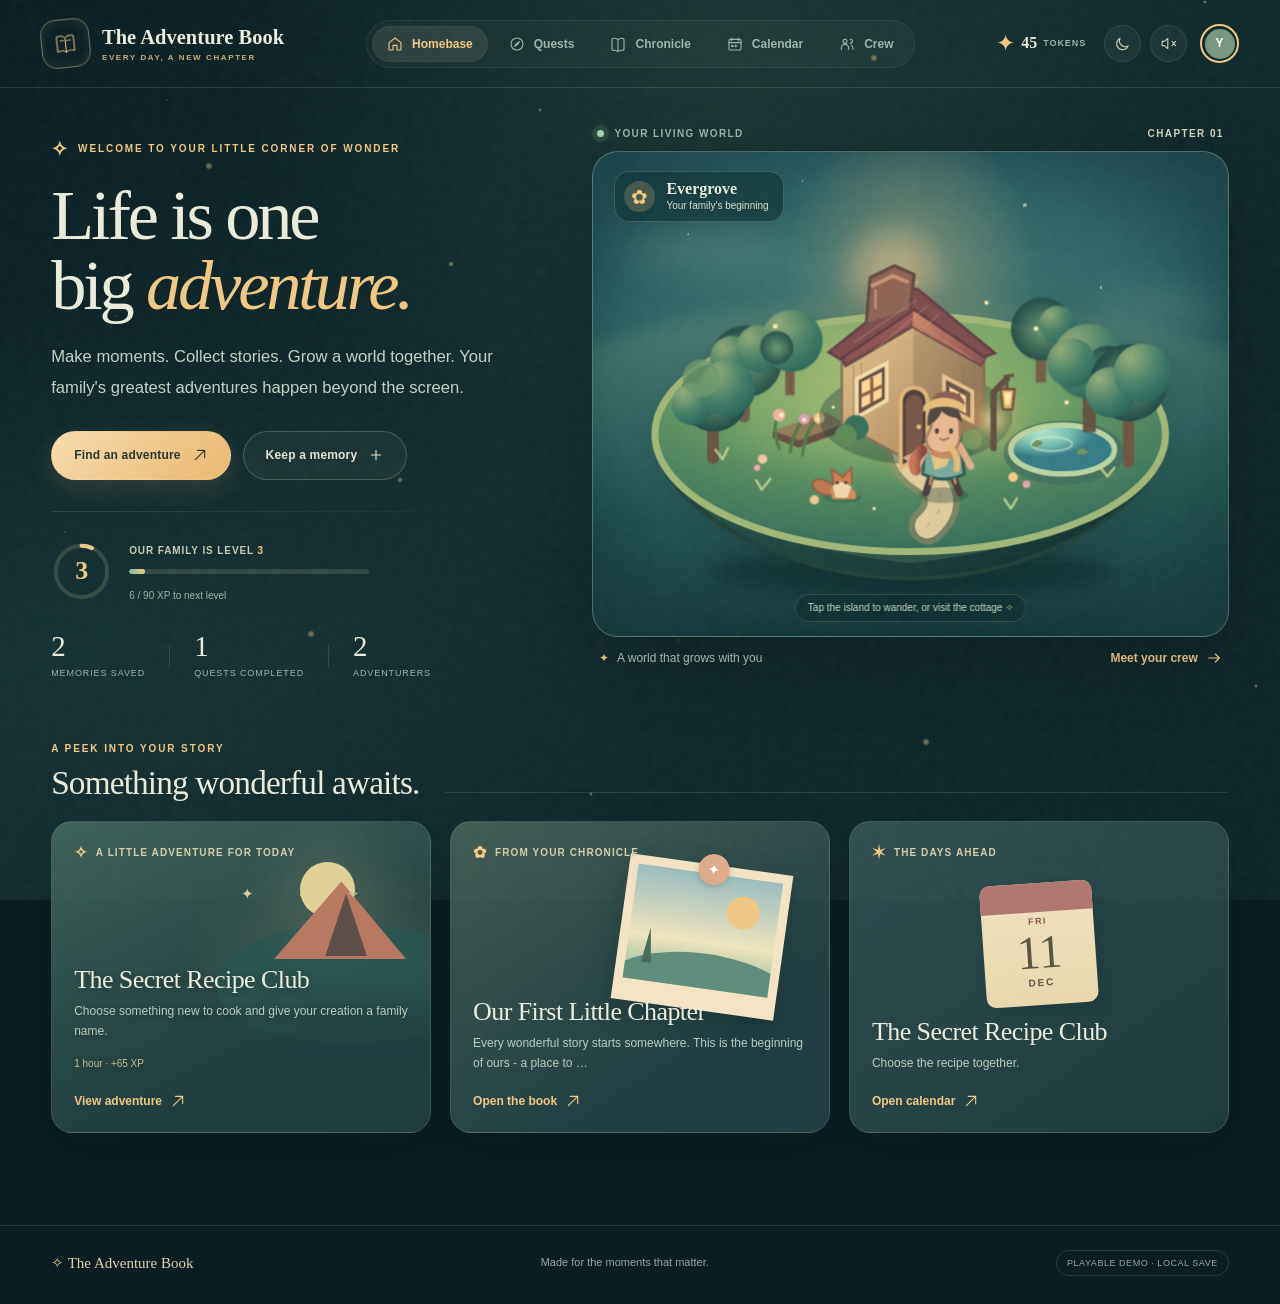
==== commit 51e920a1: "feat(evergrove): add first-adventure quickstart and private import controls" ====
--- a/public/index.html
+++ b/public/index.html
@@ -222,6 +222,20 @@
 
     <section class="view" id="view-quests" aria-label="Adventure quests" hidden>
       <div class="page-topline"><div><div class="eyebrow">YOUR ADVENTURE BOARD</div><h1 class="section-title">Go make a <em>story.</em></h1><p>Little quests, big memories. Pick something to do together in real life.</p></div><button class="button button-primary" data-modal="quest"><span data-icon="plus"></span> Make a quest</button></div>
+      <div class="quest-starter" aria-label="Plan your first real adventure">
+        <div class="quest-starter-mark" aria-hidden="true">✧</div>
+        <div class="quest-starter-copy">
+          <span class="eyebrow">EVERGROVE · THE FIRST REAL CHAPTER</span>
+          <h2>Begin with a quiet evening.</h2>
+          <p>Choose a cozy adventure, make it your own, then put the phone away. Return afterward to collect the memory and light up the world.</p>
+        </div>
+        <div class="quest-starter-actions">
+          <button type="button" class="button button-primary" data-modal="quest" data-quest-template="cozy-evening"><span data-icon="heart"></span> Plan a cozy evening</button>
+          <button type="button" class="button button-soft" id="importAdventureBtn"><span data-icon="download"></span> Import a private quest</button>
+          <input id="importAdventureFile" type="file" accept=".json,application/json" hidden aria-label="Select a private Evergrove adventure JSON file">
+        </div>
+      </div>
+      <p class="quest-starter-note">This is a local-save prototype, not a private cloud account. Personal details stay in this browser; import does not synchronize Google Calendar. Do not add irreplaceable photos or sensitive details.</p>
       <div class="quest-toolbar"><div class="tab-filters" id="questFilters" role="group" aria-label="Filter quests"><button class="filter-chip is-active" data-filter="all">All quests</button><button class="filter-chip" data-filter="ready">Ready</button><button class="filter-chip" data-filter="planned">Planned</button><button class="filter-chip" data-filter="completed">Completed</button></div><span class="quest-toolbar-note"><span data-icon="sparkles"></span> Every adventure counts</span></div>
       <div class="quest-grid" id="questGrid"></div>
       <div class="empty-state" id="questEmpty" hidden><span>✦</span><h3>Nothing here just yet.</h3><p>Try another filter or add an adventure of your own.</p></div>
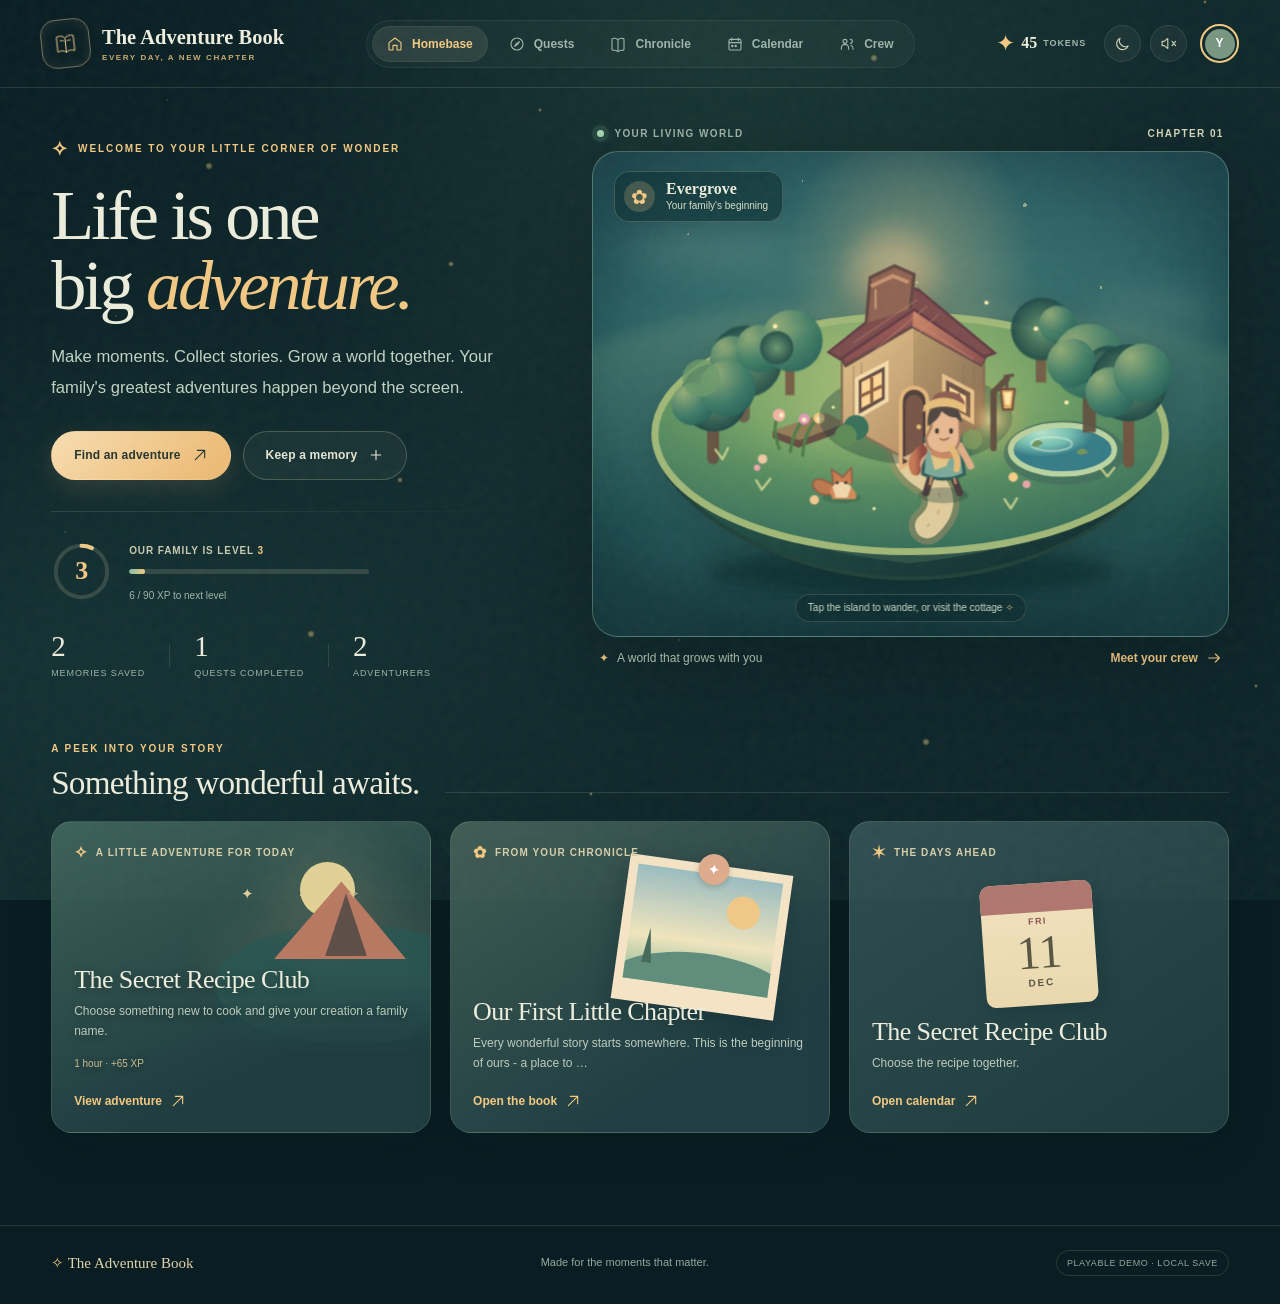
==== commit 2b8dd3ff: "feat(evergrove): load guided quest stylesheet" ====
--- a/public/index.html
+++ b/public/index.html
@@ -13,6 +13,7 @@
   <link rel="icon" type="image/png" href="assets/icons/icon.svg">
   <link rel="apple-touch-icon" href="assets/icons/icon.svg">
   <link rel="stylesheet" href="assets/style.css">
+  <link rel="stylesheet" href="assets/adventure.css">
   <title>The Adventure Book - Our world</title>
 </head>
 <body>
--- a/public/assets/adventure.css
+++ b/public/assets/adventure.css
@@ -0,0 +1,18 @@
+.quest-starter{display:grid;gap:1rem;padding:1rem;border:1px solid #888;border-radius:12px}
+.quest-starter{grid-template-columns:60px minmax(0,1fr) 220px;align-items:center;background:#24453e;border-color:#846f50;padding:24px;gap:18px;margin:0 0 10px}
+.quest-starter-mark{display:grid;place-items:center;width:60px;height:60px;border:1px solid #e6cda2;border-radius:50%;font-size:40px;color:#f3d69b}
+.quest-starter h2{font:normal 30px/1.1 var(--serif);margin:4px 0;color:#f5edce}
+.quest-starter p{color:#c8d2bd;font-size:12px;line-height:1.65;margin:0}
+.quest-starter-actions{display:flex;flex-direction:column;gap:8px}
+.quest-starter-actions .button{justify-content:center;font-size:11px}
+.quest-starter-note{margin:0 0 24px;font-size:11px;line-height:1.6;color:#afc3af}
+.quest-time-note{display:flex;align-items:center;gap:8px;font-size:12px;color:#edd6a6;margin:-8px 0 16px}
+.quest-step-list{display:flex;flex-direction:column;gap:8px;margin:0 0 18px;padding:14px;border:1px solid #647569;border-radius:12px}
+.quest-step-list legend{padding:0 5px;font:normal 20px var(--serif)}
+.quest-step-list p{margin:0;font-size:12px;color:#c6d1be}
+#questStepProgress{font-size:11px;color:#e9c991}
+.quest-step{display:flex;gap:12px;align-items:center;min-height:38px;font-size:13px}
+.quest-step input{width:18px;height:18px;accent-color:#deba7a}
+.world-hearthlight .lamp-aura{opacity:1;filter:drop-shadow(0 0 19px #eec97b)}
+@media(max-width:1050px){.quest-starter{grid-template-columns:52px 1fr}.quest-starter-actions{grid-column:2;flex-direction:row;flex-wrap:wrap}.quest-starter-actions .button{flex:1 1 170px}}
+@media(max-width:600px){.quest-starter{grid-template-columns:1fr}.quest-starter-actions{grid-column:auto;flex-direction:column}}
